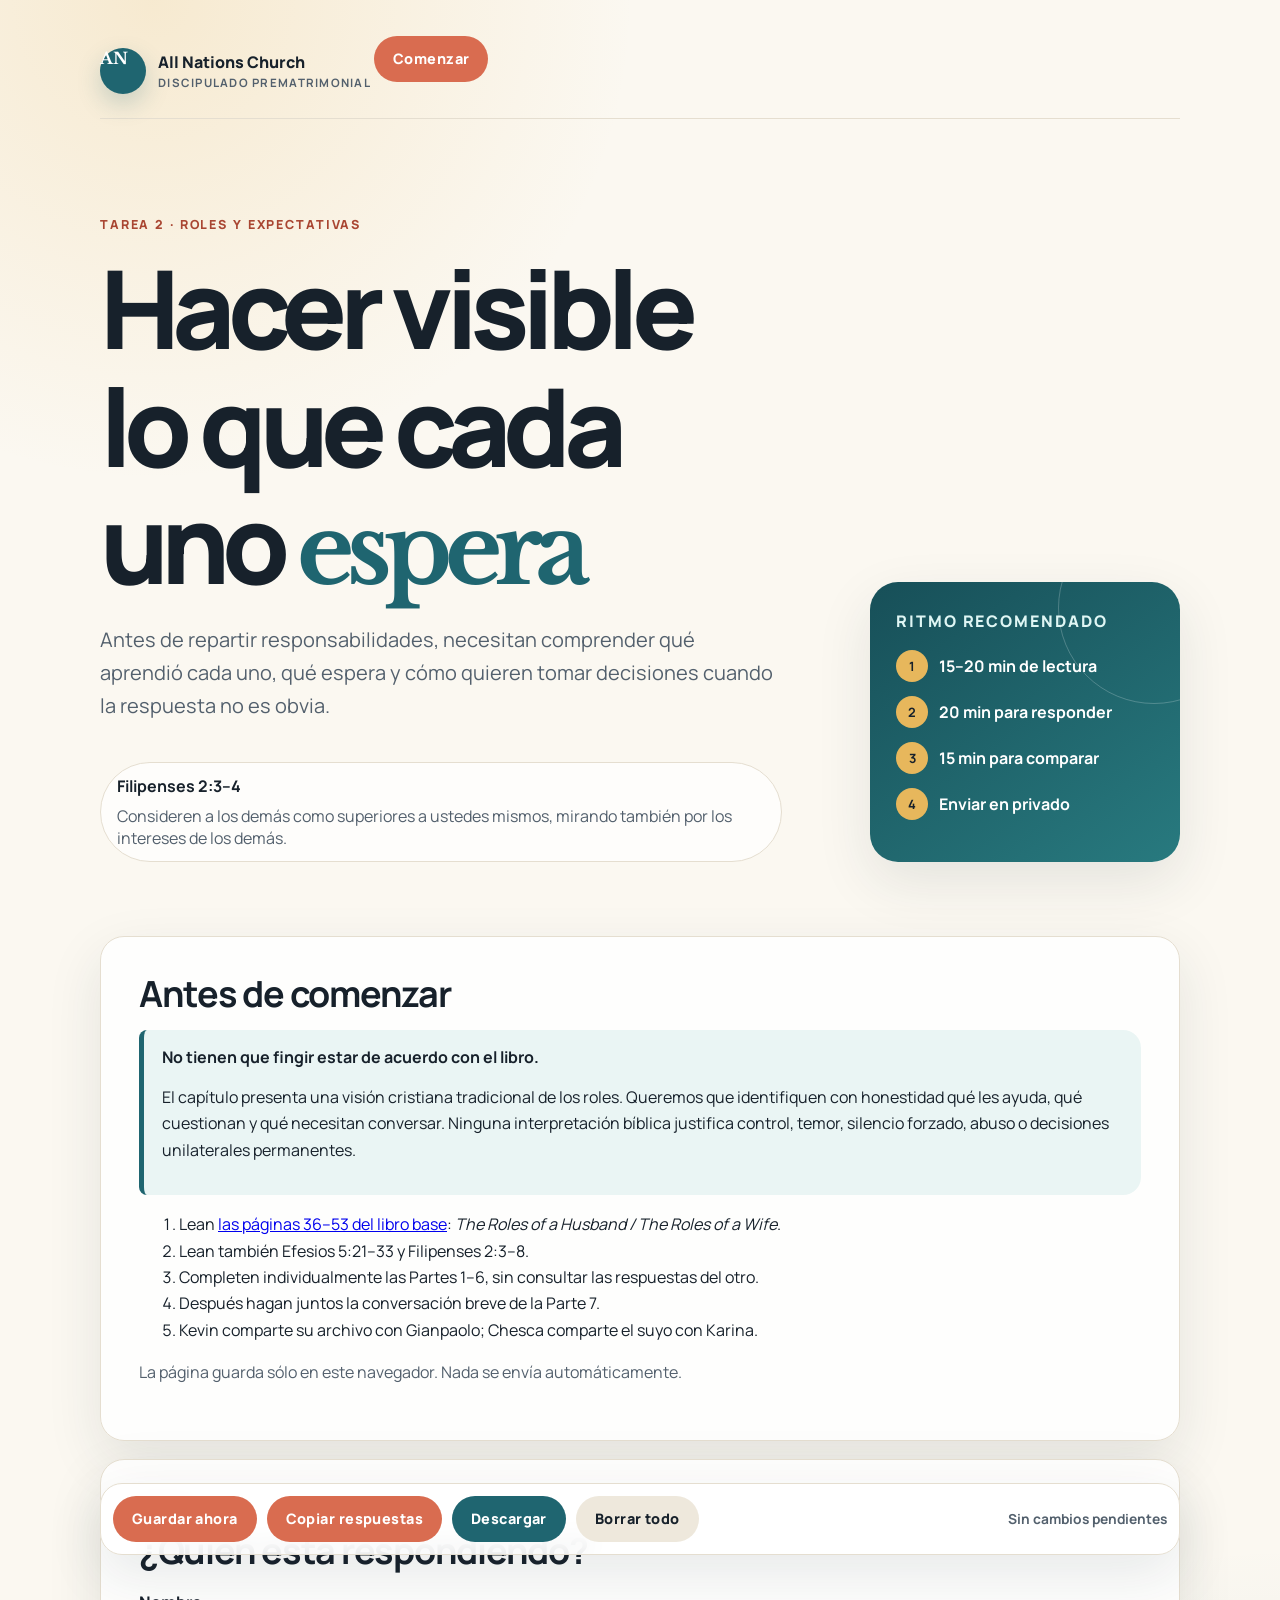
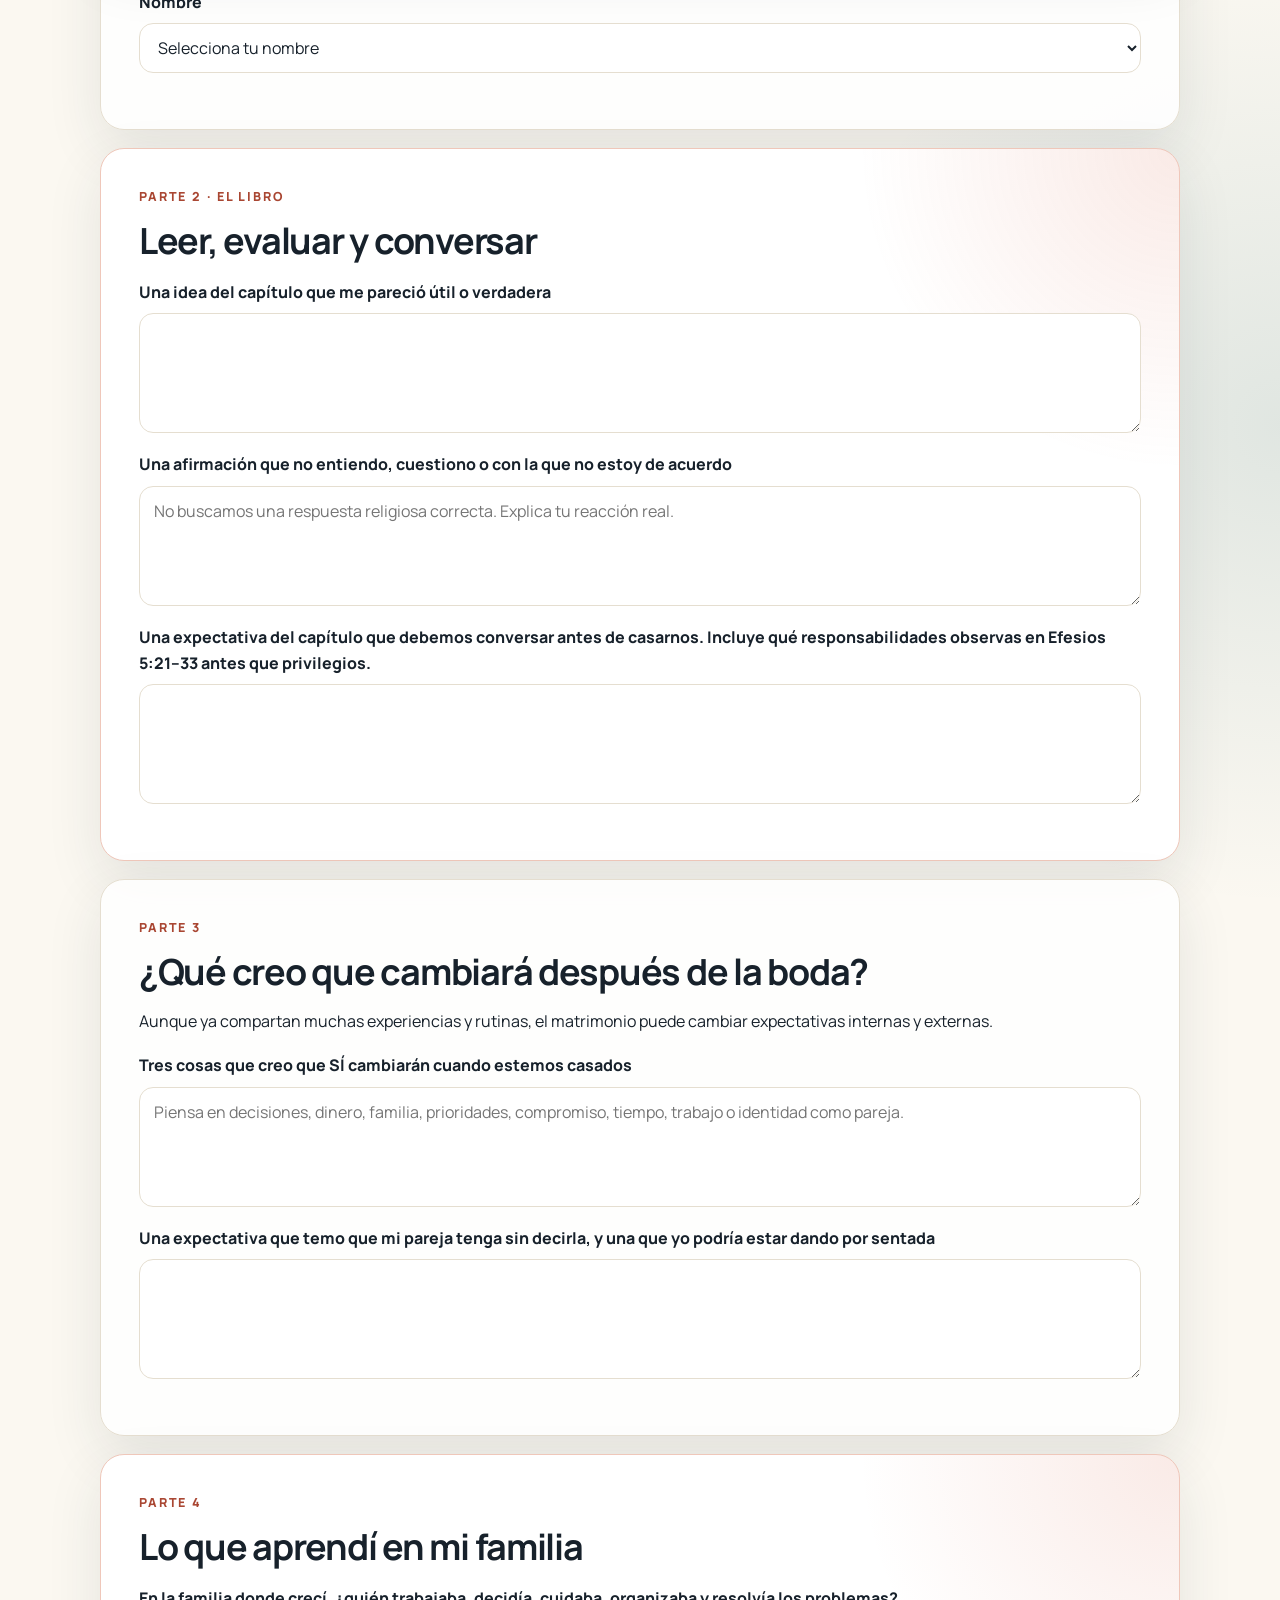
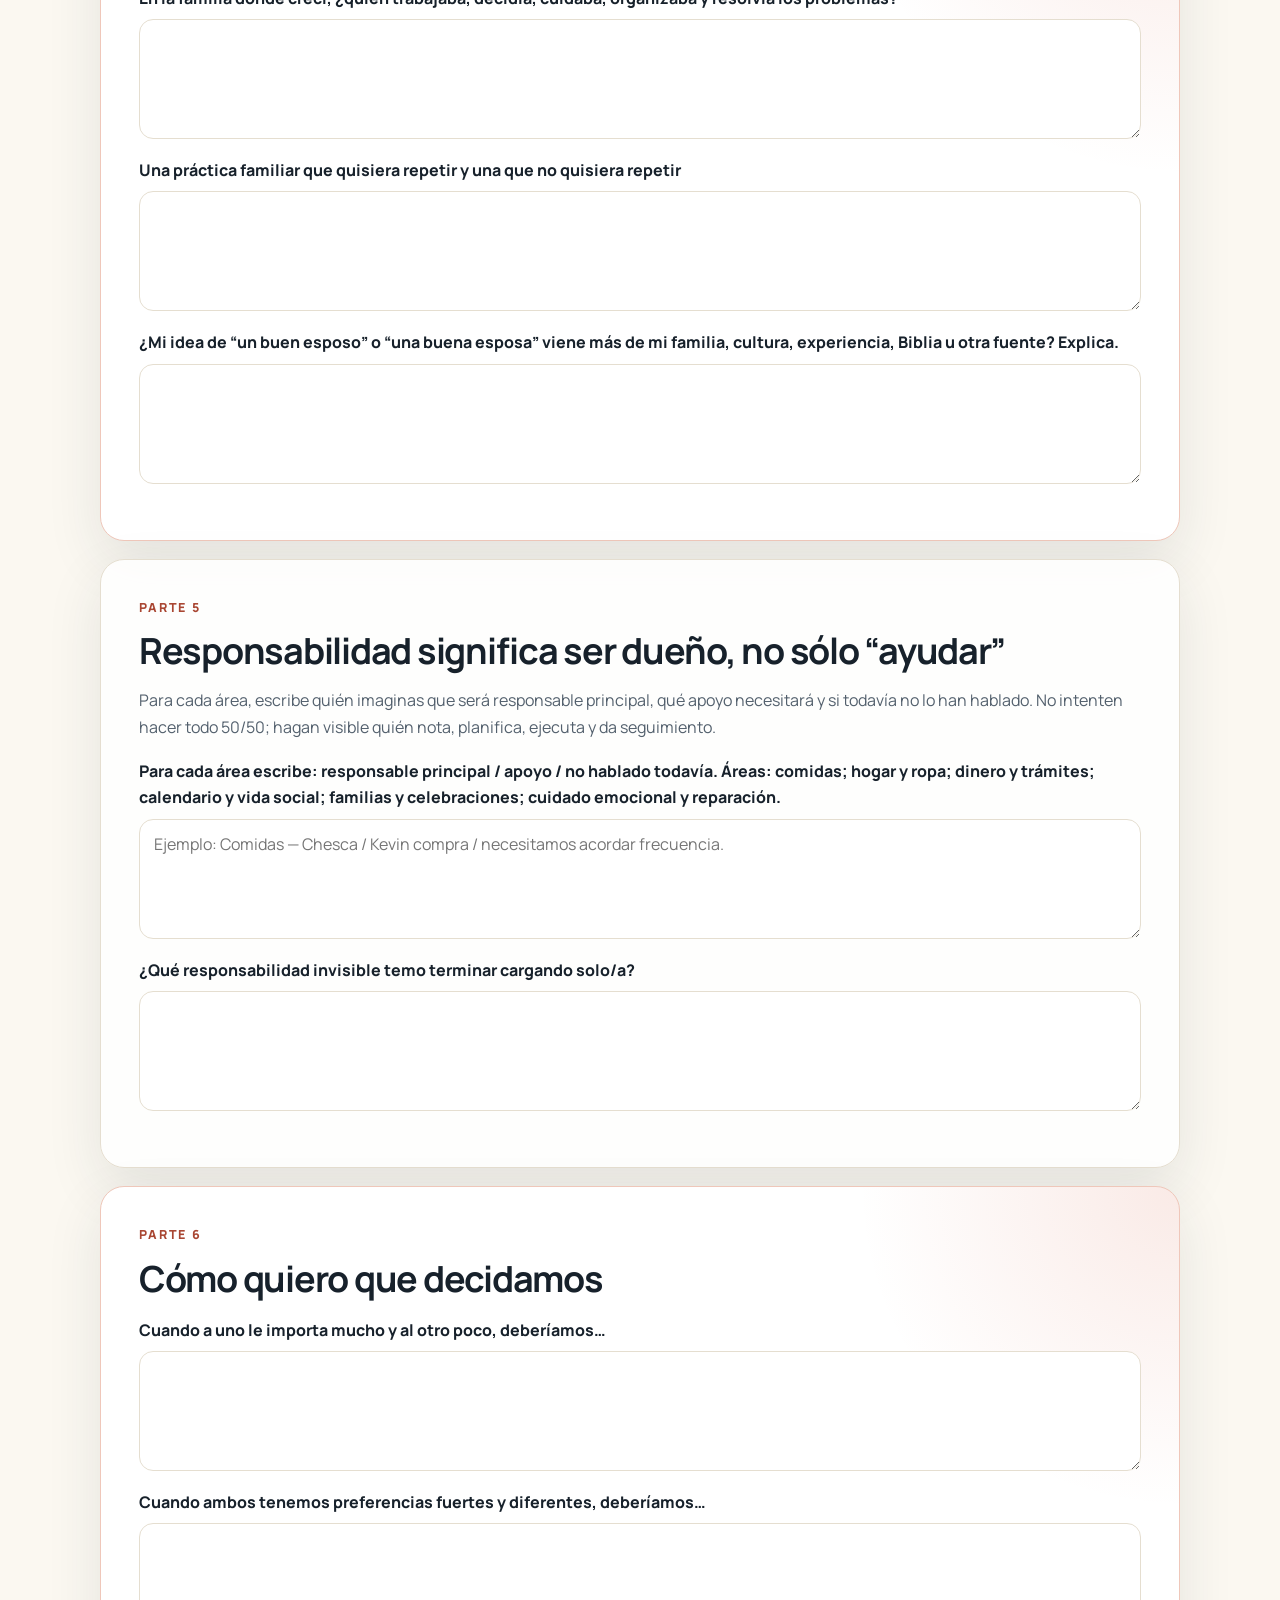
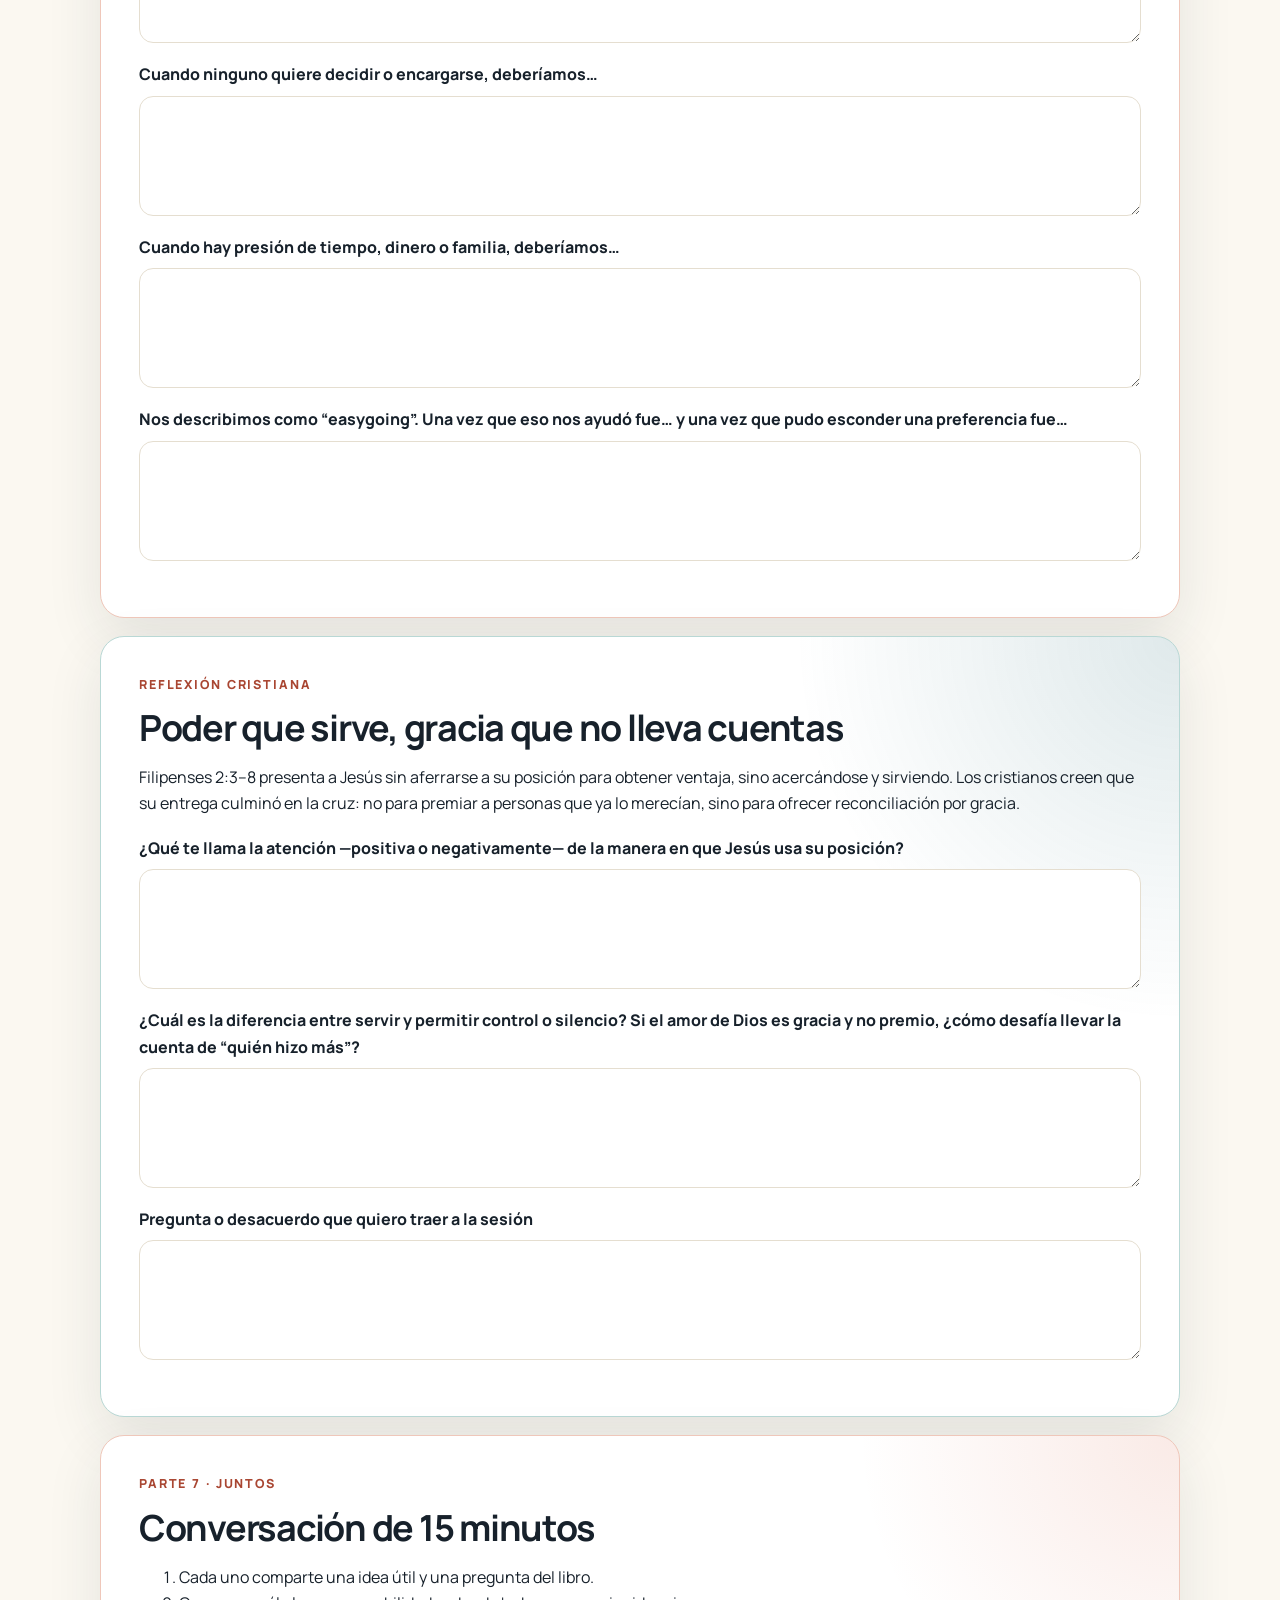
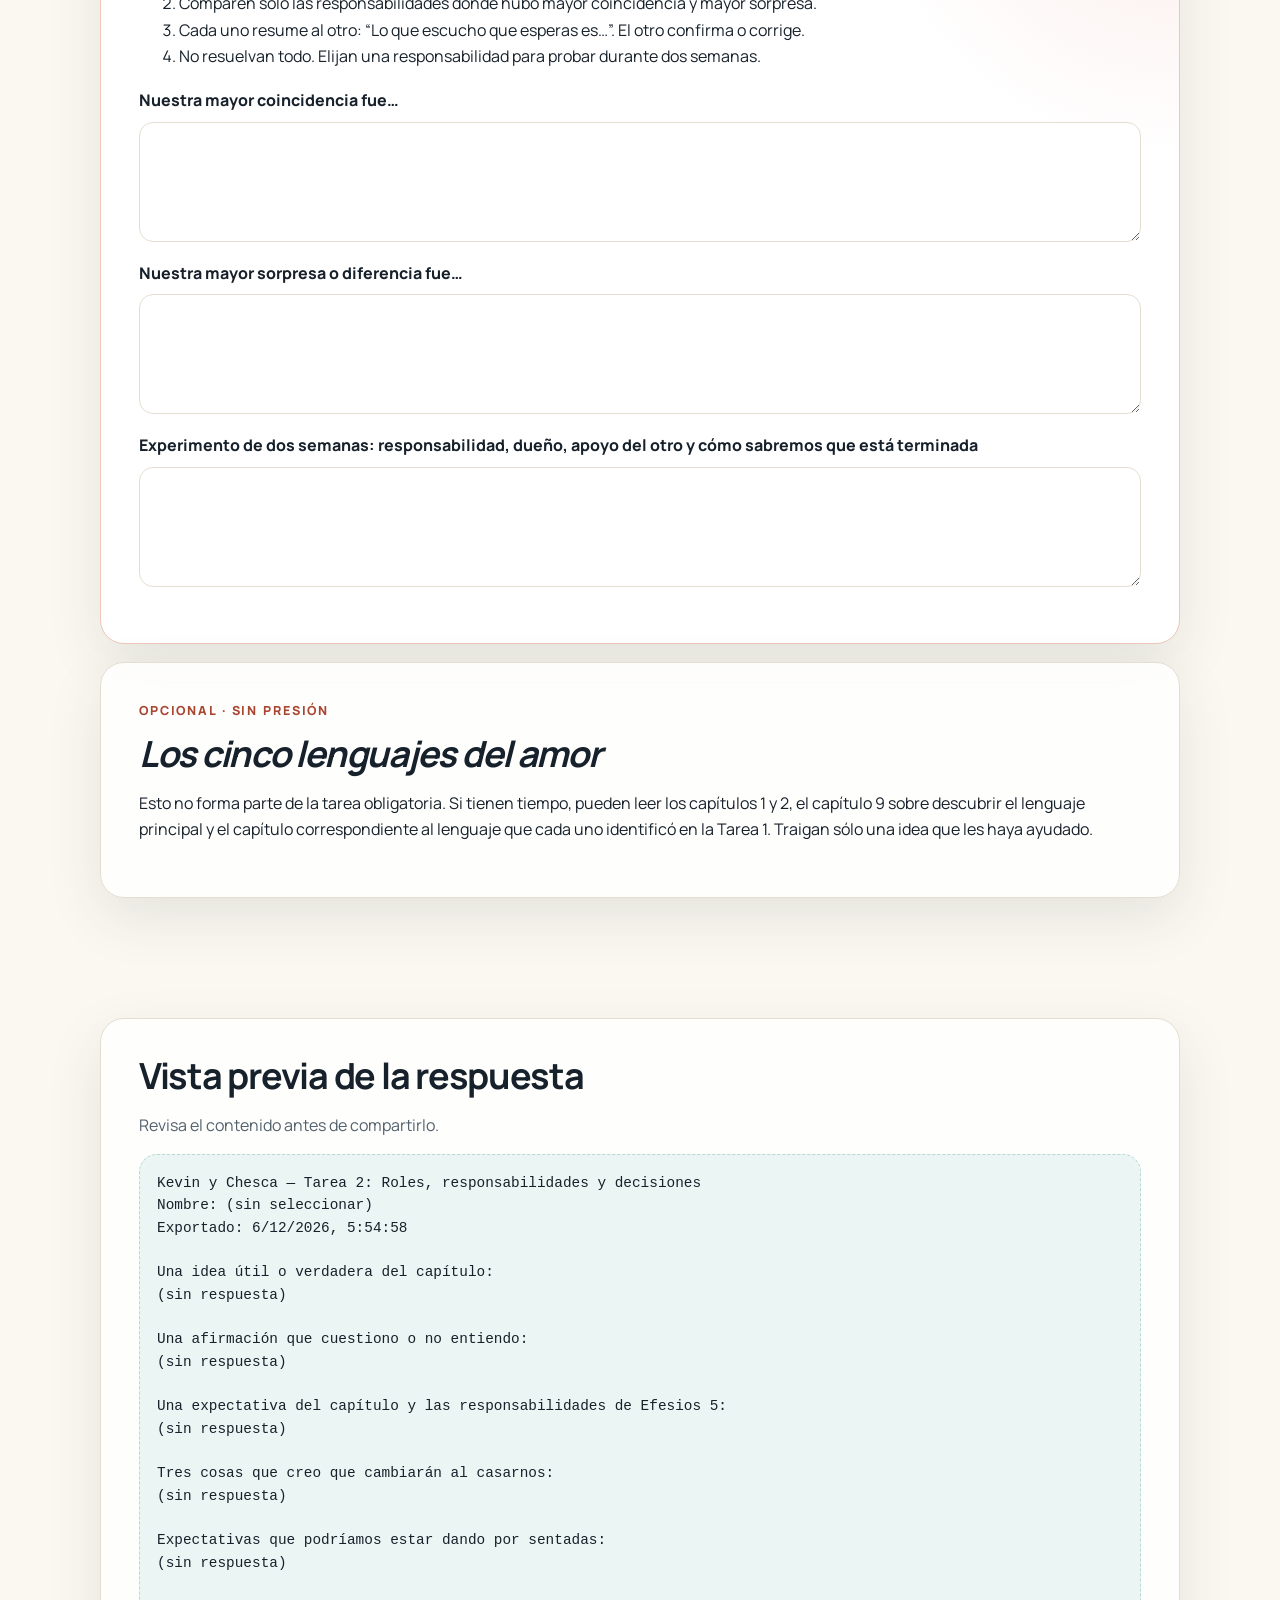
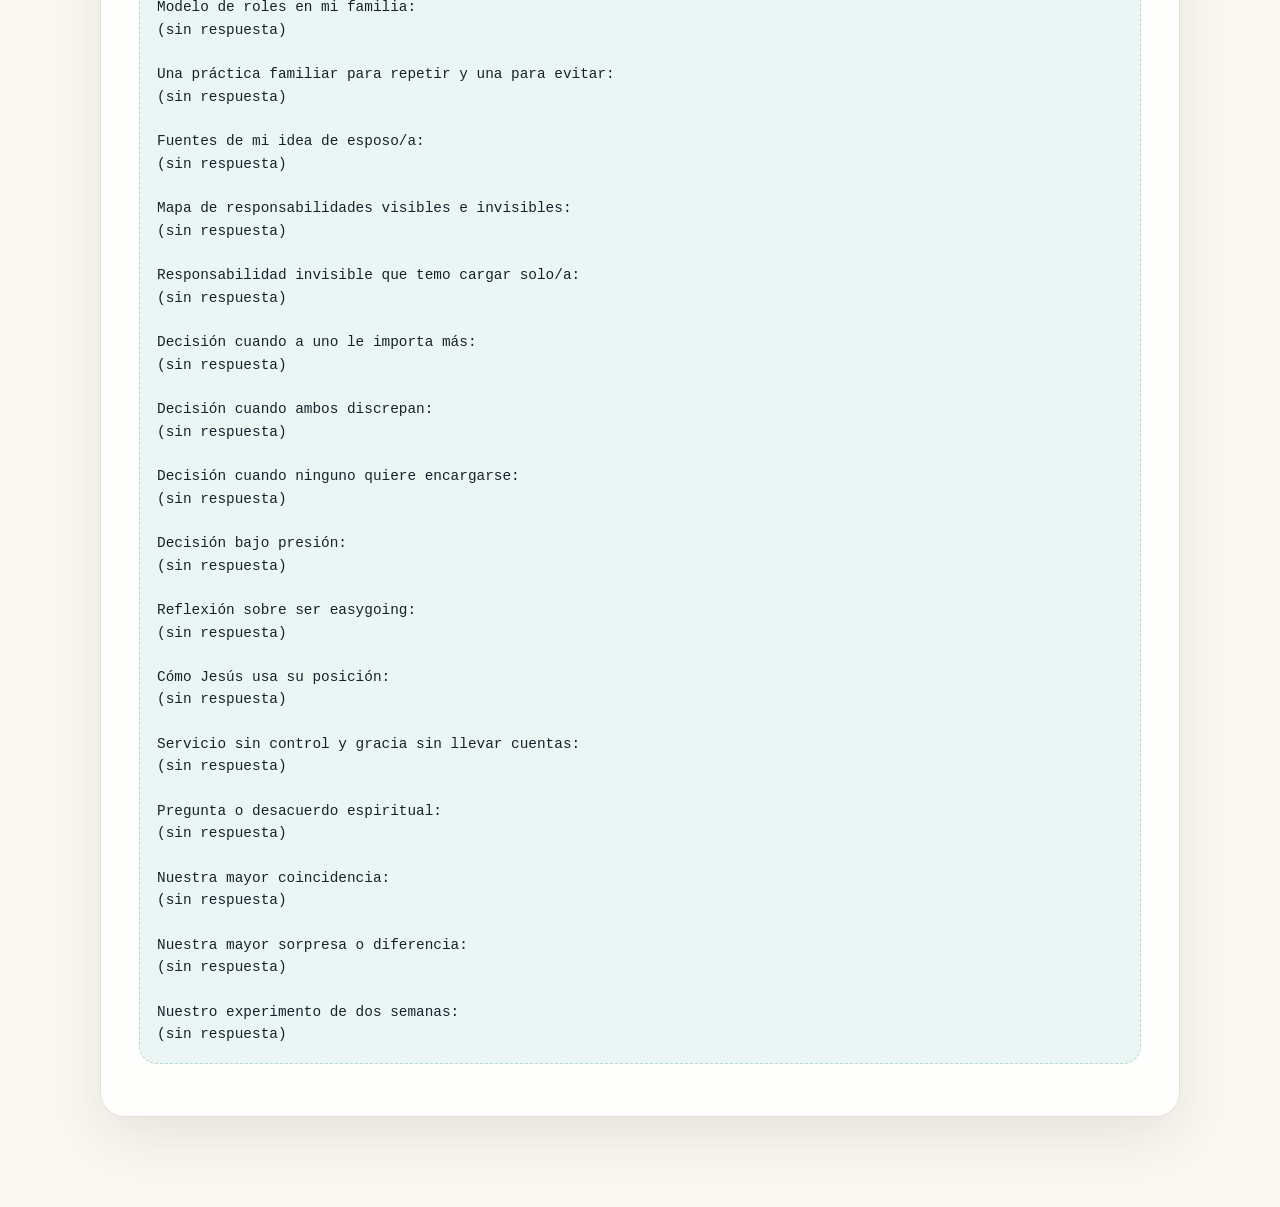
==== session-02/index.html @ 3ea5460d "Add roles and expectations homework Co-authored-by: Copilot <223556219+Copilot@users.noreply.github." ====
<!doctype html>
<html lang="es">
  <head>
    <meta charset="utf-8" />
    <meta name="viewport" content="width=device-width, initial-scale=1" />
    <title>Kevin y Chesca — Tarea 2</title>
    <meta name="description" content="Tarea prematrimonial sobre roles, responsabilidades, expectativas y decisiones." />
    <link rel="icon" href="data:image/svg+xml,<svg xmlns='http://www.w3.org/2000/svg' viewBox='0 0 100 100'><circle cx='50' cy='50' r='50' fill='%231f6570'/><text x='50' y='61' text-anchor='middle' font-size='38' fill='white'>AN</text></svg>" />
    <link rel="preconnect" href="https://fonts.googleapis.com" />
    <link rel="preconnect" href="https://fonts.gstatic.com" crossorigin />
    <link href="https://fonts.googleapis.com/css2?family=Libre+Baskerville:wght@400;700&family=Manrope:wght@400;500;600;700;800&display=swap" rel="stylesheet" />
    <link rel="stylesheet" href="../styles.css" />
  </head>
  <body>
    <main>
      <header class="site-header">
        <div class="brand-lockup">
          <span class="brand-mark" aria-hidden="true">AN</span>
          <div>
            <strong>All Nations Church</strong>
            <span>Discipulado prematrimonial</span>
          </div>
        </div>
        <a class="primary-link" href="#homeworkForm">Comenzar</a>
      </header>

      <section class="hero" aria-labelledby="page-title">
        <div>
          <p class="eyebrow">Tarea 2 · Roles y expectativas</p>
          <h1 id="page-title">Hacer visible lo que cada uno <span>espera</span></h1>
          <p class="lead">
            Antes de repartir responsabilidades, necesitan comprender qué aprendió cada uno,
            qué espera y cómo quieren tomar decisiones cuando la respuesta no es obvia.
          </p>
          <div class="scripture">
            <strong>Filipenses 2:3–4</strong>
            <span>Consideren a los demás como superiores a ustedes mismos, mirando también por los intereses de los demás.</span>
          </div>
        </div>
        <div class="hero-card">
          <p>Ritmo recomendado</p>
          <ol>
            <li>15–20 min de lectura</li>
            <li>20 min para responder</li>
            <li>15 min para comparar</li>
            <li>Enviar en privado</li>
          </ol>
        </div>
      </section>

      <section class="card">
        <h2>Antes de comenzar</h2>
        <div class="privacy-banner">
          <strong>No tienen que fingir estar de acuerdo con el libro.</strong>
          <p>
            El capítulo presenta una visión cristiana tradicional de los roles. Queremos que
            identifiquen con honestidad qué les ayuda, qué cuestionan y qué necesitan conversar.
            Ninguna interpretación bíblica justifica control, temor, silencio forzado, abuso o
            decisiones unilaterales permanentes.
          </p>
        </div>
        <ol>
          <li>Lean <a href="./lectura-roles-pp-36-53.pdf">las páginas 36–53 del libro base</a>: <em>The Roles of a Husband / The Roles of a Wife</em>.</li>
          <li>Lean también Efesios 5:21–33 y Filipenses 2:3–8.</li>
          <li>Completen individualmente las Partes 1–6, sin consultar las respuestas del otro.</li>
          <li>Después hagan juntos la conversación breve de la Parte 7.</li>
          <li>Kevin comparte su archivo con Gianpaolo; Chesca comparte el suyo con Karina.</li>
        </ol>
        <p class="note">La página guarda sólo en este navegador. Nada se envía automáticamente.</p>
      </section>

      <form id="homeworkForm" autocomplete="off">
        <section class="card">
          <p class="section-number">Parte 1</p>
          <h2>¿Quién está respondiendo?</h2>
          <label>
            Nombre
            <select name="name" required>
              <option value="">Selecciona tu nombre</option>
              <option>Kevin</option>
              <option>Chesca</option>
            </select>
          </label>
        </section>

        <section class="card accent">
          <p class="section-number">Parte 2 · El libro</p>
          <h2>Leer, evaluar y conversar</h2>
          <label>
            Una idea del capítulo que me pareció útil o verdadera
            <textarea name="bookHelpful" required></textarea>
          </label>
          <label>
            Una afirmación que no entiendo, cuestiono o con la que no estoy de acuerdo
            <textarea name="bookQuestion" required placeholder="No buscamos una respuesta religiosa correcta. Explica tu reacción real."></textarea>
          </label>
          <label>
            Una expectativa del capítulo que debemos conversar antes de casarnos. Incluye qué responsabilidades observas en Efesios 5:21–33 antes que privilegios.
            <textarea name="bookConversation"></textarea>
          </label>
        </section>

        <section class="card">
          <p class="section-number">Parte 3</p>
          <h2>¿Qué creo que cambiará después de la boda?</h2>
          <p>
            Aunque ya compartan muchas experiencias y rutinas, el matrimonio puede cambiar
            expectativas internas y externas.
          </p>
          <label>
            Tres cosas que creo que SÍ cambiarán cuando estemos casados
            <textarea name="marriageChanges" required placeholder="Piensa en decisiones, dinero, familia, prioridades, compromiso, tiempo, trabajo o identidad como pareja."></textarea>
          </label>
          <label>
            Una expectativa que temo que mi pareja tenga sin decirla, y una que yo podría estar dando por sentada
            <textarea name="unspokenExpectations"></textarea>
          </label>
        </section>

        <section class="card accent">
          <p class="section-number">Parte 4</p>
          <h2>Lo que aprendí en mi familia</h2>
          <label>
            En la familia donde crecí, ¿quién trabajaba, decidía, cuidaba, organizaba y resolvía los problemas?
            <textarea name="familyModel"></textarea>
          </label>
          <label>
            Una práctica familiar que quisiera repetir y una que no quisiera repetir
            <textarea name="familyLessons"></textarea>
          </label>
          <label>
            ¿Mi idea de “un buen esposo” o “una buena esposa” viene más de mi familia, cultura, experiencia, Biblia u otra fuente? Explica.
            <textarea name="roleSources"></textarea>
          </label>
        </section>

        <section class="card">
          <p class="section-number">Parte 5</p>
          <h2>Responsabilidad significa ser dueño, no sólo “ayudar”</h2>
          <p class="helper">
            Para cada área, escribe quién imaginas que será responsable principal, qué apoyo
            necesitará y si todavía no lo han hablado. No intenten hacer todo 50/50; hagan visible
            quién nota, planifica, ejecuta y da seguimiento.
          </p>
          <label>
            Para cada área escribe: responsable principal / apoyo / no hablado todavía. Áreas: comidas; hogar y ropa; dinero y trámites; calendario y vida social; familias y celebraciones; cuidado emocional y reparación.
            <textarea name="ownershipMap" placeholder="Ejemplo: Comidas — Chesca / Kevin compra / necesitamos acordar frecuencia."></textarea>
          </label>
          <label>
            ¿Qué responsabilidad invisible temo terminar cargando solo/a?
            <textarea name="invisibleLoad"></textarea>
          </label>
        </section>

        <section class="card accent">
          <p class="section-number">Parte 6</p>
          <h2>Cómo quiero que decidamos</h2>
          <label>
            Cuando a uno le importa mucho y al otro poco, deberíamos…
            <textarea name="decisionOneCares" required></textarea>
          </label>
          <label>
            Cuando ambos tenemos preferencias fuertes y diferentes, deberíamos…
            <textarea name="decisionDisagree" required></textarea>
          </label>
          <label>
            Cuando ninguno quiere decidir o encargarse, deberíamos…
            <textarea name="decisionNeither"></textarea>
          </label>
          <label>
            Cuando hay presión de tiempo, dinero o familia, deberíamos…
            <textarea name="decisionPressure"></textarea>
          </label>
          <label>
            Nos describimos como “easygoing”. Una vez que eso nos ayudó fue… y una vez que pudo esconder una preferencia fue…
            <textarea name="easygoingReflection"></textarea>
          </label>
        </section>

        <section class="card gospel-card">
          <p class="section-number">Reflexión cristiana</p>
          <h2>Poder que sirve, gracia que no lleva cuentas</h2>
          <p>
            Filipenses 2:3–8 presenta a Jesús sin aferrarse a su posición para obtener ventaja,
            sino acercándose y sirviendo. Los cristianos creen que su entrega culminó en la cruz:
            no para premiar a personas que ya lo merecían, sino para ofrecer reconciliación por gracia.
          </p>
          <label>
            ¿Qué te llama la atención —positiva o negativamente— de la manera en que Jesús usa su posición?
            <textarea name="jesusService"></textarea>
          </label>
          <label>
            ¿Cuál es la diferencia entre servir y permitir control o silencio? Si el amor de Dios es gracia y no premio, ¿cómo desafía llevar la cuenta de “quién hizo más”?
            <textarea name="serviceAndGrace"></textarea>
          </label>
          <label>
            Pregunta o desacuerdo que quiero traer a la sesión
            <textarea name="faithQuestion"></textarea>
          </label>
        </section>

        <section class="card accent">
          <p class="section-number">Parte 7 · Juntos</p>
          <h2>Conversación de 15 minutos</h2>
          <ol>
            <li>Cada uno comparte una idea útil y una pregunta del libro.</li>
            <li>Comparen sólo las responsabilidades donde hubo mayor coincidencia y mayor sorpresa.</li>
            <li>Cada uno resume al otro: “Lo que escucho que esperas es…”. El otro confirma o corrige.</li>
            <li>No resuelvan todo. Elijan una responsabilidad para probar durante dos semanas.</li>
          </ol>
          <label>
            Nuestra mayor coincidencia fue…
            <textarea name="sharedAlignment"></textarea>
          </label>
          <label>
            Nuestra mayor sorpresa o diferencia fue…
            <textarea name="sharedDifference"></textarea>
          </label>
          <label>
            Experimento de dos semanas: responsabilidad, dueño, apoyo del otro y cómo sabremos que está terminada
            <textarea name="twoWeekExperiment"></textarea>
          </label>
        </section>

        <section class="card">
          <p class="section-number">Opcional · Sin presión</p>
          <h2><em>Los cinco lenguajes del amor</em></h2>
          <p>
            Esto no forma parte de la tarea obligatoria. Si tienen tiempo, pueden leer los capítulos
            1 y 2, el capítulo 9 sobre descubrir el lenguaje principal y el capítulo correspondiente
            al lenguaje que cada uno identificó en la Tarea 1. Traigan sólo una idea que les haya ayudado.
          </p>
        </section>

        <section class="actions" aria-label="Acciones de la tarea">
          <button type="button" id="saveBtn">Guardar ahora</button>
          <button type="button" id="copyBtn">Copiar respuestas</button>
          <button type="button" id="downloadBtn" class="secondary">Descargar</button>
          <button type="reset" class="quiet">Borrar todo</button>
          <span class="status" id="saveStatus" role="status">Sin cambios pendientes</span>
        </section>
      </form>

      <section class="card">
        <h2>Vista previa de la respuesta</h2>
        <p class="note">Revisa el contenido antes de compartirlo.</p>
        <pre id="output"></pre>
      </section>
    </main>
    <script src="script.js"></script>
  </body>
</html>
---- styles.css ----
:root {
  --ink: #17212b;
  --muted: #53606d;
  --paper: #fbf8f1;
  --surface: #ffffff;
  --line: #e5ded0;
  --coral: #d96c50;
  --coral-deep: #a94632;
  --coral-soft: #fff0e9;
  --teal: #1f6570;
  --teal-soft: #eaf5f4;
  --gold: #e7b75c;
  --shadow: 0 20px 55px rgb(31 52 57 / 10%);
}

* {
  box-sizing: border-box;
}

html {
  scroll-behavior: smooth;
}

body {
  margin: 0;
  color: var(--ink);
  background:
    radial-gradient(circle at 12% 0%, rgb(231 183 92 / 22%), transparent 30rem),
    radial-gradient(circle at 100% 22%, rgb(31 101 112 / 12%), transparent 30rem),
    var(--paper);
  font-family: Manrope, Arial, sans-serif;
}

main {
  width: min(1080px, calc(100% - 32px));
  margin: 0 auto;
  padding: 24px 0 72px;
}

.site-header {
  padding: 12px 0 24px;
  border-bottom: 1px solid var(--line);
}

.brand-lockup {
  display: inline-flex;
  gap: 12px;
  align-items: center;
}

.brand-mark {
  display: grid;
  width: 46px;
  height: 46px;
  place-items: center;
  border-radius: 50%;
  color: white;
  background: var(--teal);
  font-family: "Libre Baskerville", Georgia, serif;
  font-weight: 700;
  box-shadow: 0 10px 25px rgb(31 101 112 / 22%);
}

.brand-lockup strong,
.brand-lockup span {
  display: block;
}

.brand-lockup strong {
  font-weight: 800;
}

.brand-lockup div span {
  margin-top: 2px;
  color: var(--muted);
  font-size: 0.72rem;
  font-weight: 700;
  letter-spacing: 0.11em;
  text-transform: uppercase;
}

.hero {
  display: grid;
  grid-template-columns: minmax(0, 1fr) 310px;
  gap: clamp(30px, 8vw, 88px);
  align-items: end;
  padding: clamp(48px, 9vw, 96px) 0 56px;
}

.eyebrow,
.section-number {
  margin: 0 0 14px;
  color: var(--coral-deep);
  font-size: 0.78rem;
  font-weight: 800;
  letter-spacing: 0.15em;
  text-transform: uppercase;
}

h1,
h2,
h3 {
  line-height: 1.08;
}

h1 {
  max-width: 750px;
  margin: 0;
  font-size: clamp(3.2rem, 9vw, 6.8rem);
  font-weight: 800;
  letter-spacing: -0.07em;
}

h1 span {
  color: var(--teal);
  font-family: "Libre Baskerville", Georgia, serif;
  font-size: 0.9em;
}

h2 {
  margin: 0 0 16px;
  font-size: clamp(1.55rem, 3vw, 2.25rem);
  letter-spacing: -0.035em;
}

h3 {
  margin: 26px 0 10px;
  font-size: 1.15rem;
}

p,
li,
label,
legend {
  font-size: 1rem;
  line-height: 1.65;
}

.lead {
  max-width: 680px;
  color: var(--muted);
  font-size: clamp(1.05rem, 2vw, 1.25rem);
}

.scripture {
  display: inline-flex;
  flex-wrap: wrap;
  gap: 8px 13px;
  margin-top: 20px;
  padding: 12px 16px;
  border: 1px solid var(--line);
  border-radius: 999px;
  background: rgb(255 255 255 / 72%);
}

.scripture span,
.note,
.helper {
  color: var(--muted);
}

.hero-card {
  position: relative;
  padding: 26px;
  border-radius: 28px;
  color: white;
  background: linear-gradient(145deg, #174f58, #287a7f);
  box-shadow: var(--shadow);
  overflow: hidden;
}

.hero-card::after {
  content: "";
  position: absolute;
  top: -70px;
  right: -70px;
  width: 190px;
  height: 190px;
  border: 1px solid rgb(255 255 255 / 22%);
  border-radius: 50%;
}

.hero-card p {
  position: relative;
  z-index: 1;
  margin-top: 0;
  color: #dff6f4;
  font-weight: 800;
  letter-spacing: 0.12em;
  text-transform: uppercase;
}

.hero-card ol {
  position: relative;
  z-index: 1;
  display: grid;
  gap: 14px;
  padding: 0;
  list-style: none;
  counter-reset: steps;
}

.hero-card li {
  display: grid;
  grid-template-columns: 32px 1fr;
  gap: 11px;
  align-items: center;
  font-weight: 700;
}

.hero-card li::before {
  counter-increment: steps;
  content: counter(steps);
  display: grid;
  width: 32px;
  height: 32px;
  place-items: center;
  border-radius: 50%;
  color: var(--ink);
  background: var(--gold);
  font-size: 0.8rem;
}

.card {
  margin: 18px 0;
  padding: clamp(22px, 4vw, 38px);
  border: 1px solid var(--line);
  border-radius: 24px;
  background: rgb(255 255 255 / 88%);
  box-shadow: var(--shadow);
}

.card.accent {
  border-color: #efc7ba;
  background:
    radial-gradient(circle at 100% 0%, rgb(217 108 80 / 14%), transparent 20rem),
    var(--surface);
}

.gospel-card {
  border-color: #b9d8d5;
  background:
    radial-gradient(circle at 100% 0%, rgb(31 101 112 / 14%), transparent 24rem),
    var(--surface);
}

.primary-link,
button {
  display: inline-flex;
  min-height: 46px;
  align-items: center;
  justify-content: center;
  border: 0;
  border-radius: 999px;
  padding: 0 19px;
  color: white;
  background: var(--coral);
  font: 800 0.9rem/1 Manrope, Arial, sans-serif;
  letter-spacing: 0.03em;
  text-decoration: none;
  cursor: pointer;
}

.primary-link:hover,
button:hover {
  background: var(--coral-deep);
  transform: translateY(-1px);
}

.privacy-banner {
  padding: 16px 18px;
  border-left: 5px solid var(--teal);
  border-radius: 8px 18px 18px 8px;
  background: var(--teal-soft);
}

.choice-grid,
.two-column {
  display: grid;
  grid-template-columns: repeat(2, minmax(0, 1fr));
  gap: 14px;
}

.choice {
  display: flex;
  gap: 10px;
  align-items: flex-start;
  margin: 0;
  padding: 14px;
  border: 1px solid var(--line);
  border-radius: 16px;
  background: #fff;
  font-weight: 600;
}

.choice input {
  width: auto;
  margin-top: 5px;
}

label {
  display: grid;
  gap: 8px;
  margin: 18px 0;
  font-weight: 750;
}

fieldset {
  margin: 22px 0;
  border: 0;
  padding: 0;
}

legend {
  margin-bottom: 12px;
  font-weight: 800;
}

input,
select,
textarea {
  width: 100%;
  border: 1px solid var(--line);
  border-radius: 14px;
  padding: 12px 14px;
  color: var(--ink);
  background: #fff;
  font: 1rem/1.5 Manrope, Arial, sans-serif;
}

input:focus,
select:focus,
textarea:focus {
  border-color: var(--teal);
  box-shadow: 0 0 0 4px rgb(31 101 112 / 12%);
  outline: none;
}

textarea {
  min-height: 120px;
  resize: vertical;
}

.story-grid {
  display: grid;
  grid-template-columns: repeat(2, minmax(0, 1fr));
  gap: 14px;
  margin: 20px 0;
}

.story-step {
  padding: 18px;
  border: 1px solid #cfe2e0;
  border-radius: 18px;
  background: rgb(234 245 244 / 64%);
}

.story-step strong {
  display: block;
  margin-bottom: 7px;
  color: var(--teal);
  font-size: 1.05rem;
}

.story-step p {
  margin: 0;
}

.actions {
  position: sticky;
  bottom: 12px;
  display: flex;
  flex-wrap: wrap;
  gap: 10px;
  margin: 24px 0;
  padding: 12px;
  border: 1px solid var(--line);
  border-radius: 22px;
  background: rgb(255 255 255 / 88%);
  box-shadow: var(--shadow);
  backdrop-filter: blur(12px);
}

button.secondary {
  background: var(--teal);
}

button.quiet {
  color: var(--ink);
  background: #eee8dc;
}

.status {
  align-self: center;
  margin-left: auto;
  color: var(--muted);
  font-size: 0.86rem;
  font-weight: 700;
}

pre {
  min-height: 180px;
  overflow: auto;
  white-space: pre-wrap;
  border: 1px dashed #b9d8d5;
  border-radius: 18px;
  padding: 17px;
  background: var(--teal-soft);
  font: 0.9rem/1.55 Consolas, monospace;
}

@media (max-width: 720px) {
  main {
    width: min(100% - 20px, 1080px);
  }

  .hero,
  .choice-grid,
  .two-column,
  .story-grid {
    grid-template-columns: 1fr;
  }

  .hero {
    padding-top: 44px;
  }

  h1 {
    font-size: clamp(3rem, 17vw, 5rem);
  }

  .actions {
    position: static;
  }

  button {
    width: 100%;
  }

  .status {
    width: 100%;
    margin-left: 0;
    text-align: center;
  }
}

@media (prefers-reduced-motion: reduce) {
  * {
    scroll-behavior: auto !important;
    transition: none !important;
  }
}
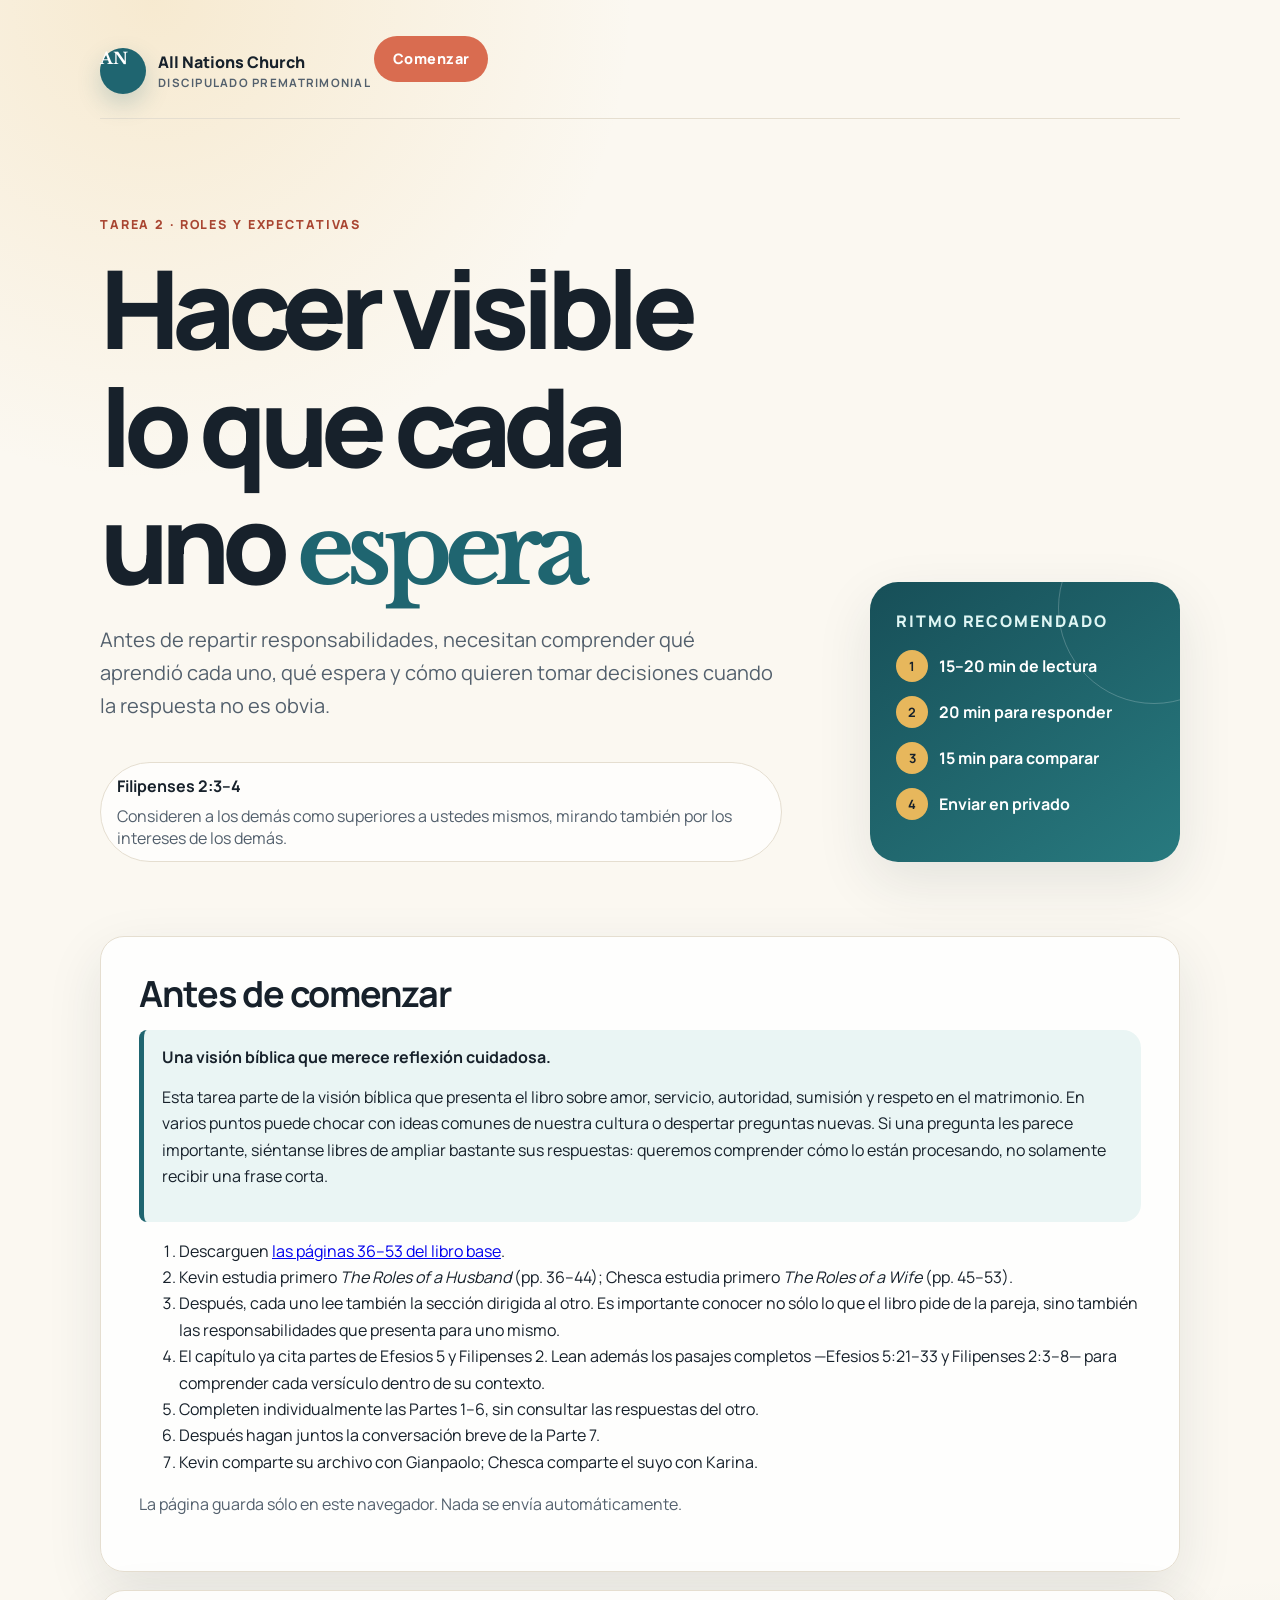
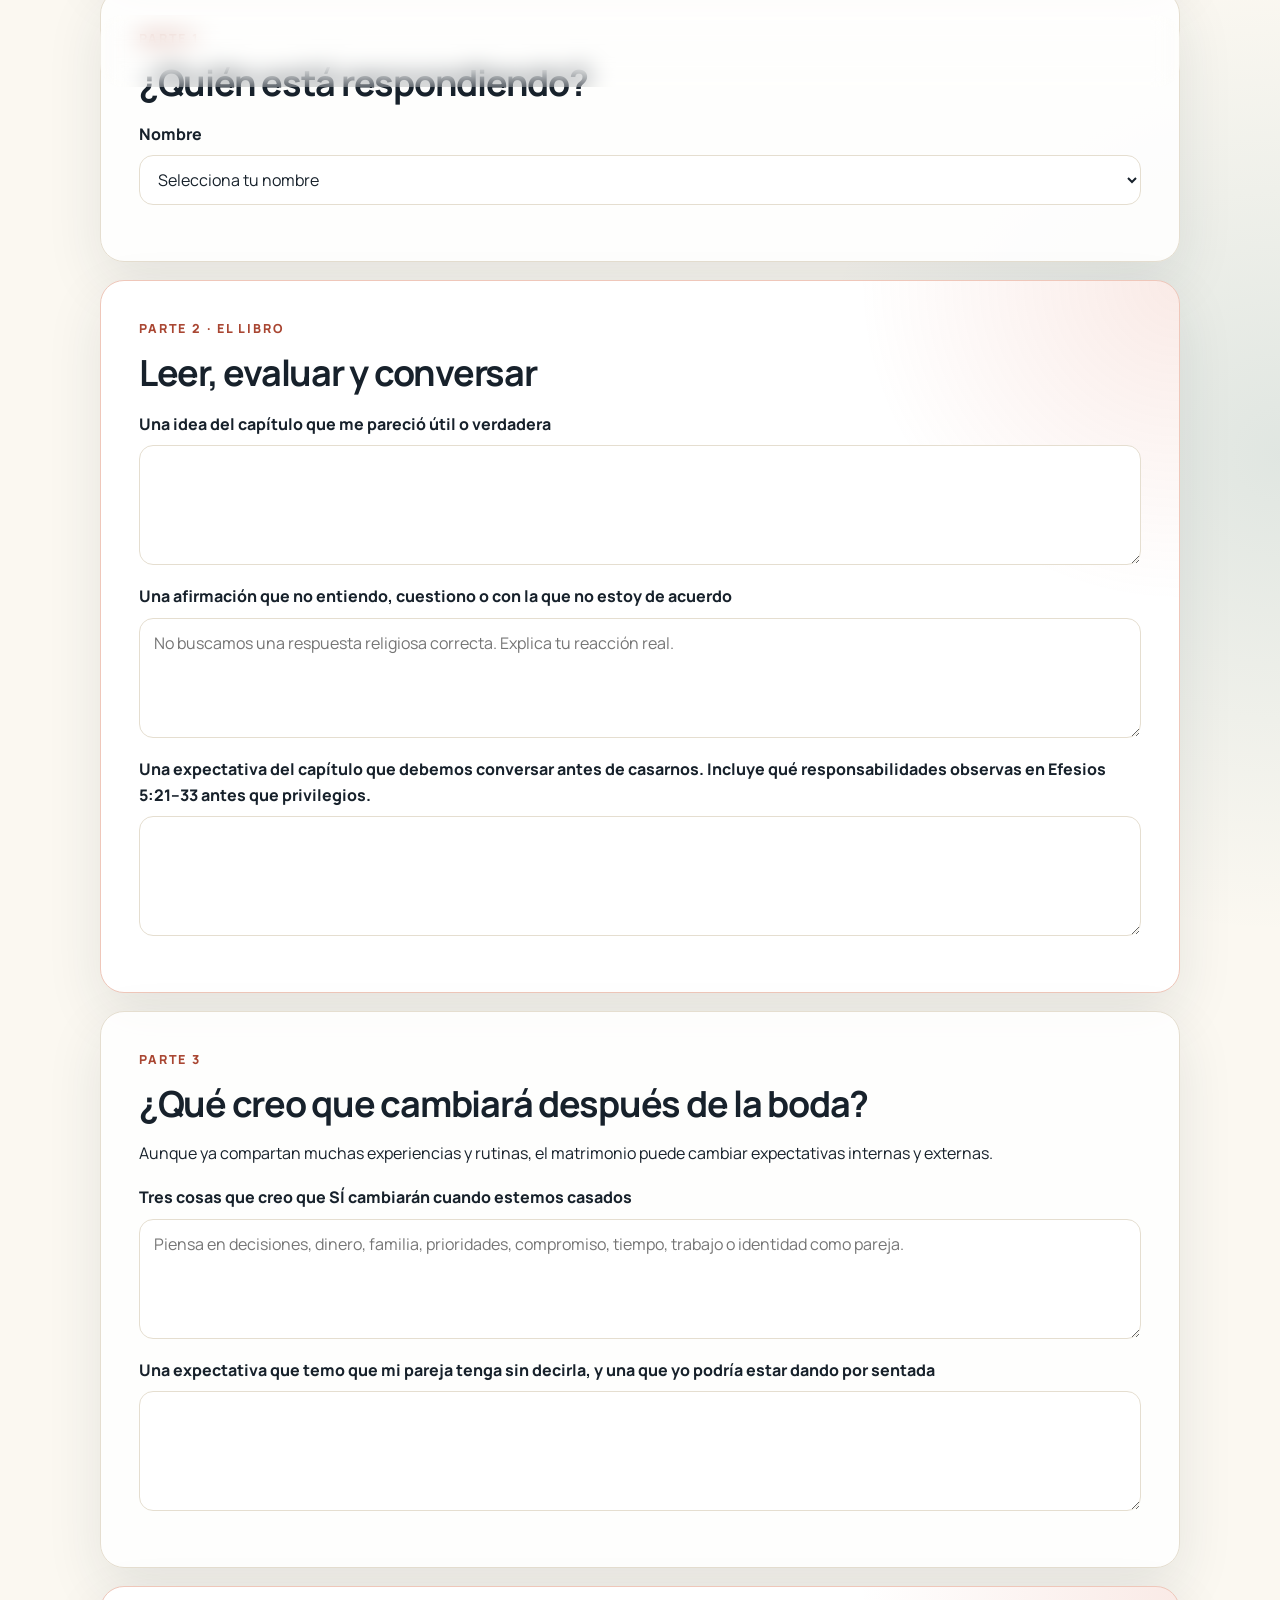
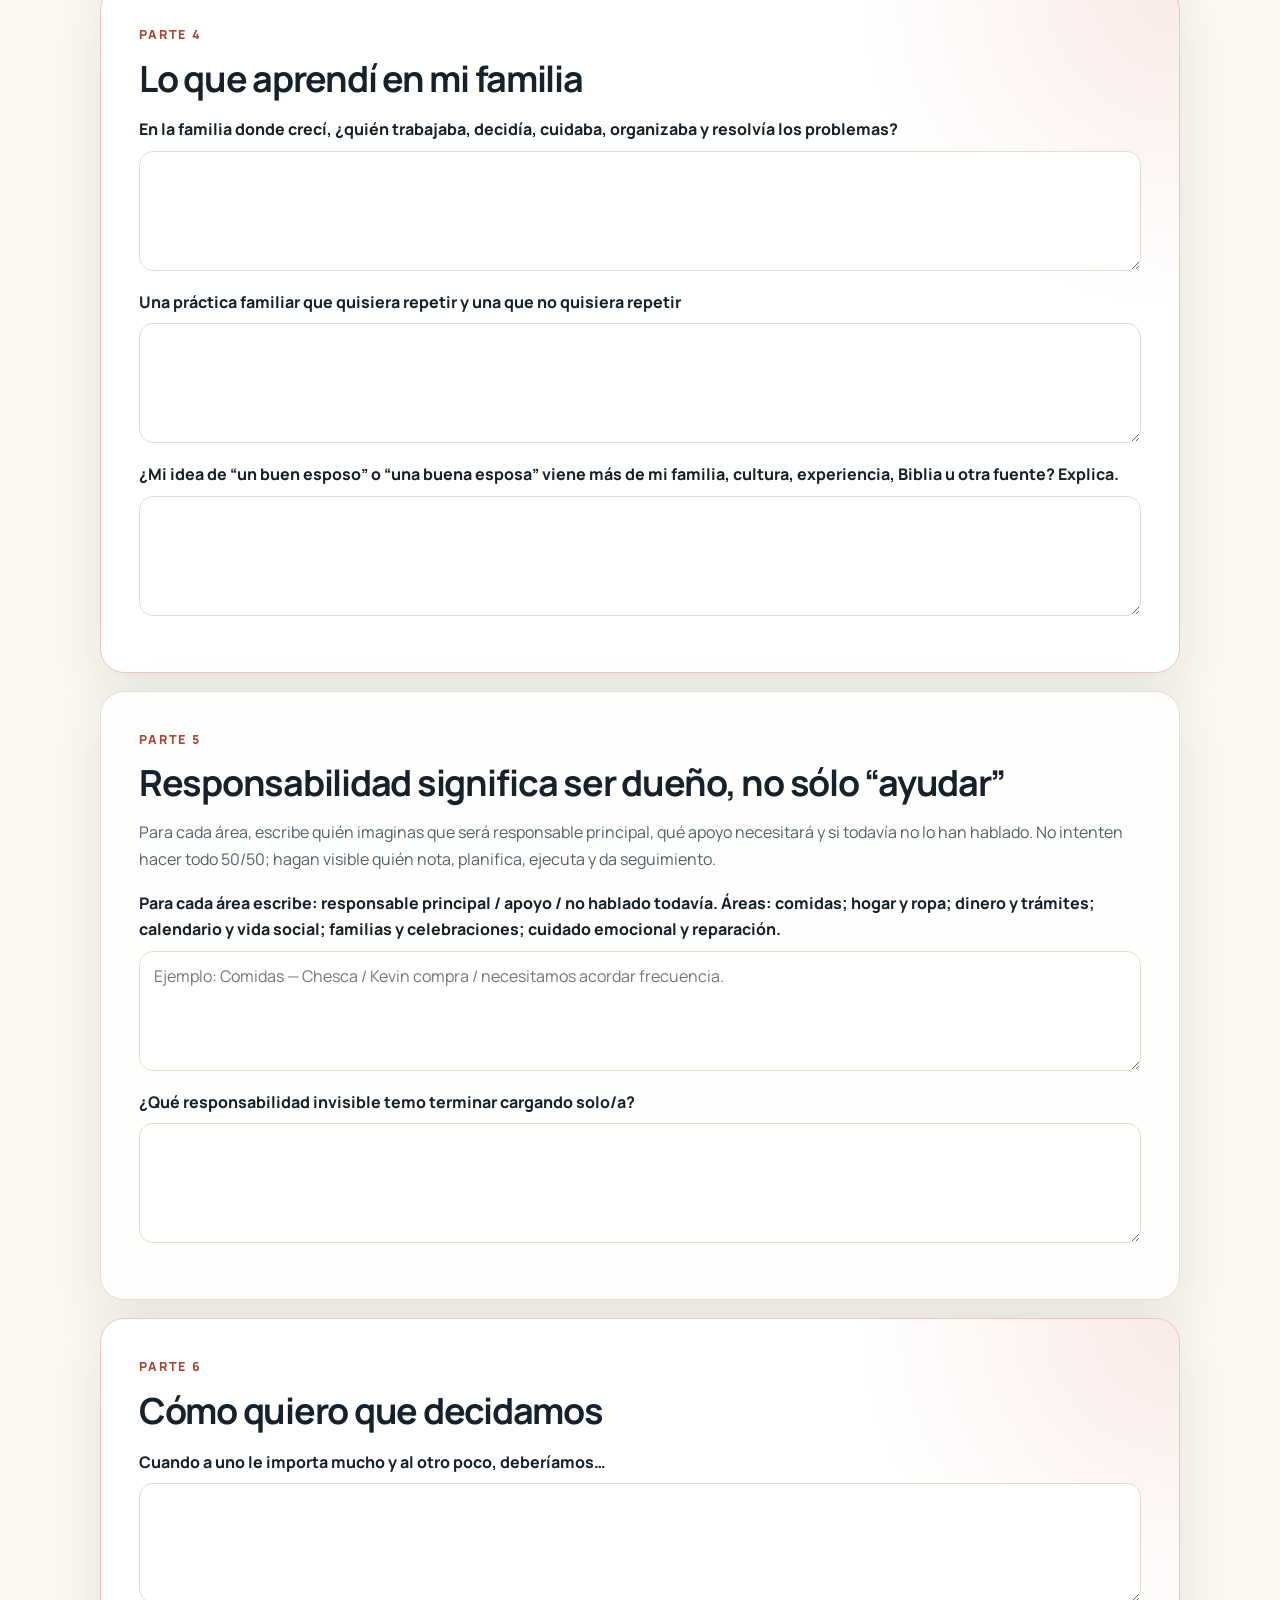
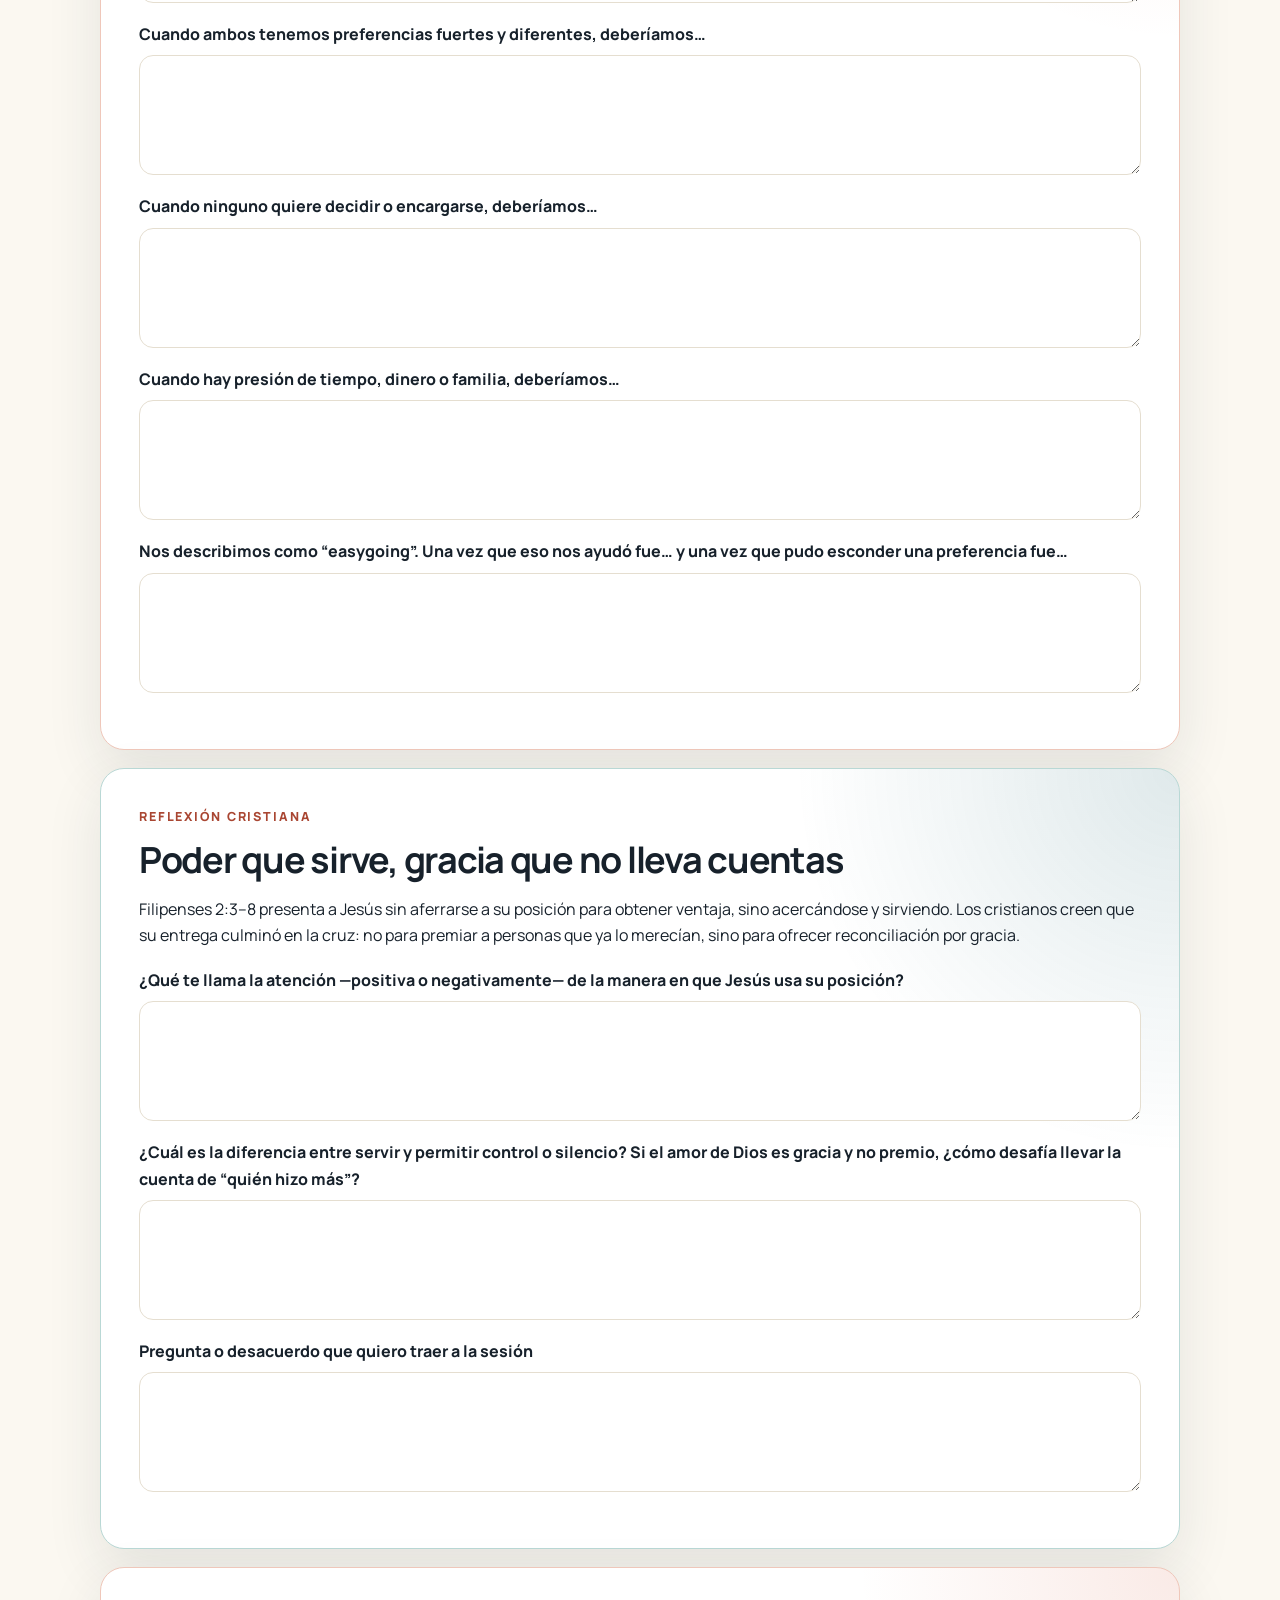
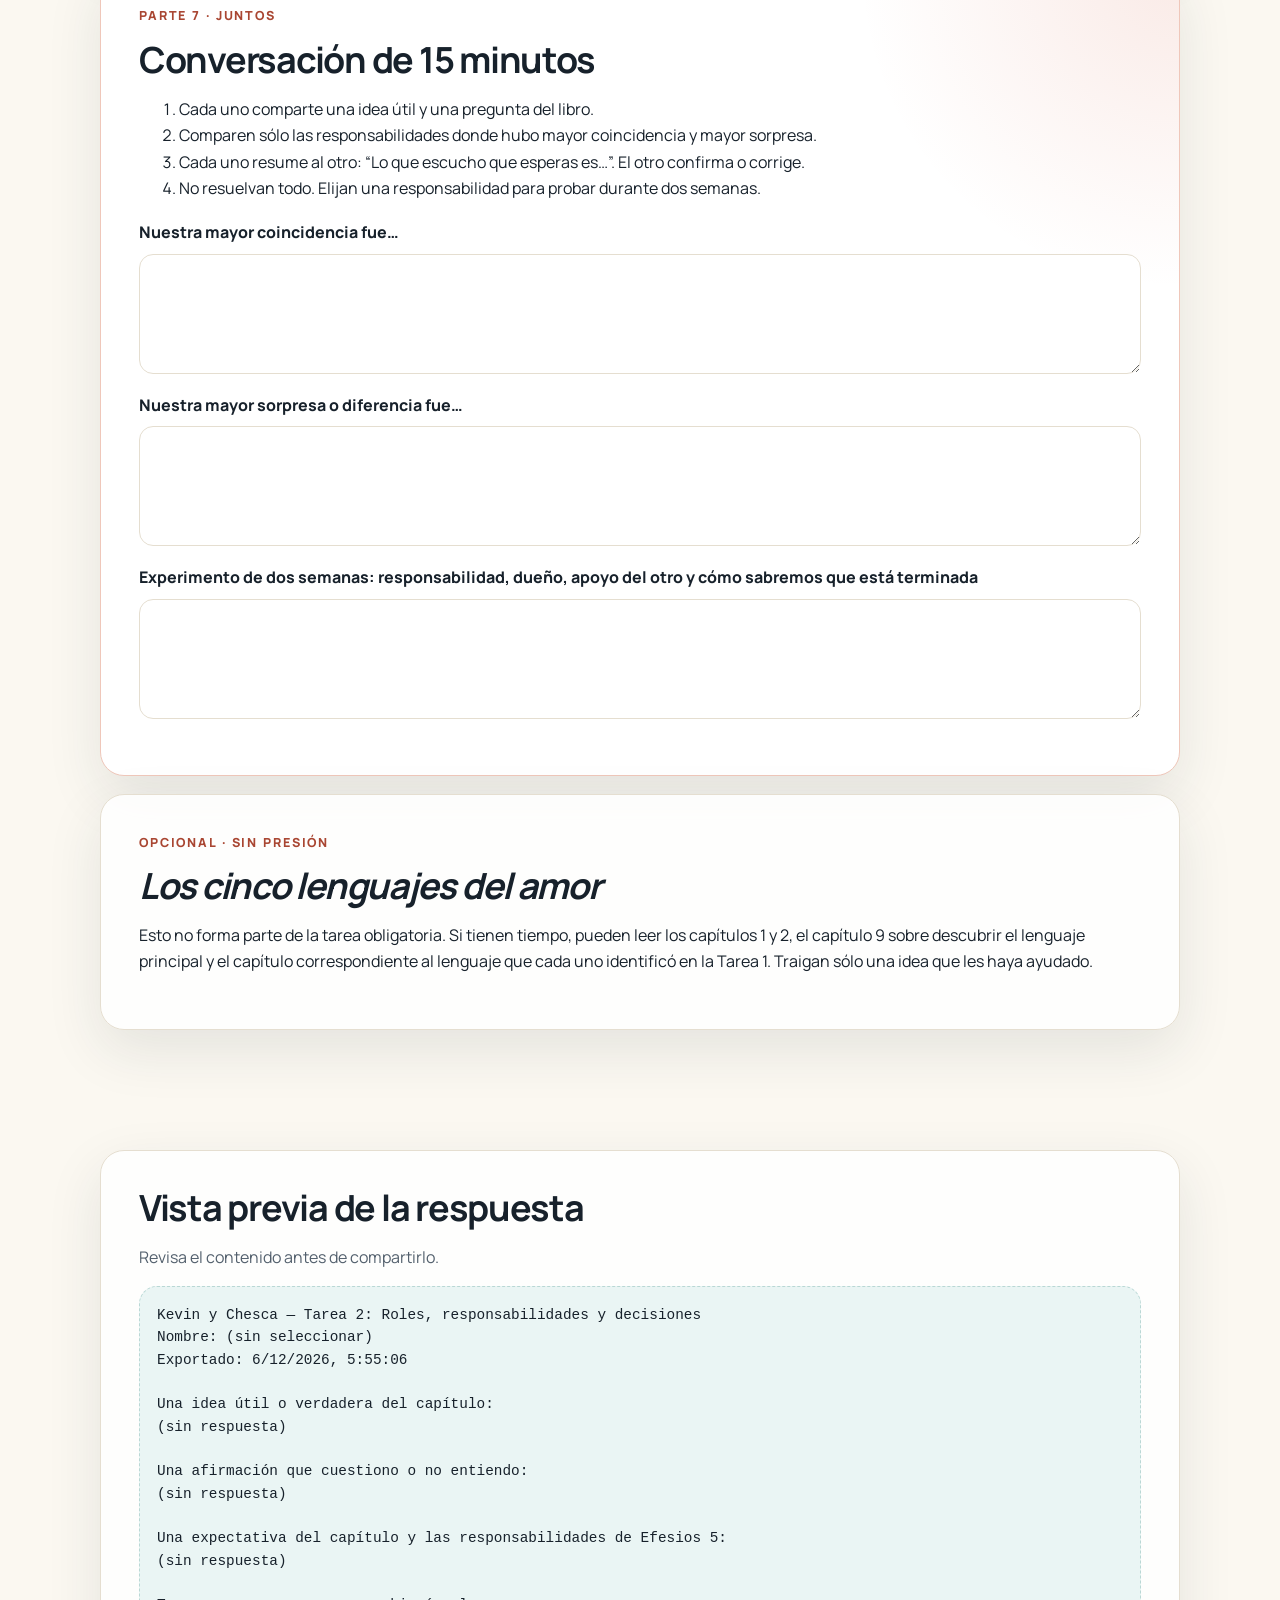
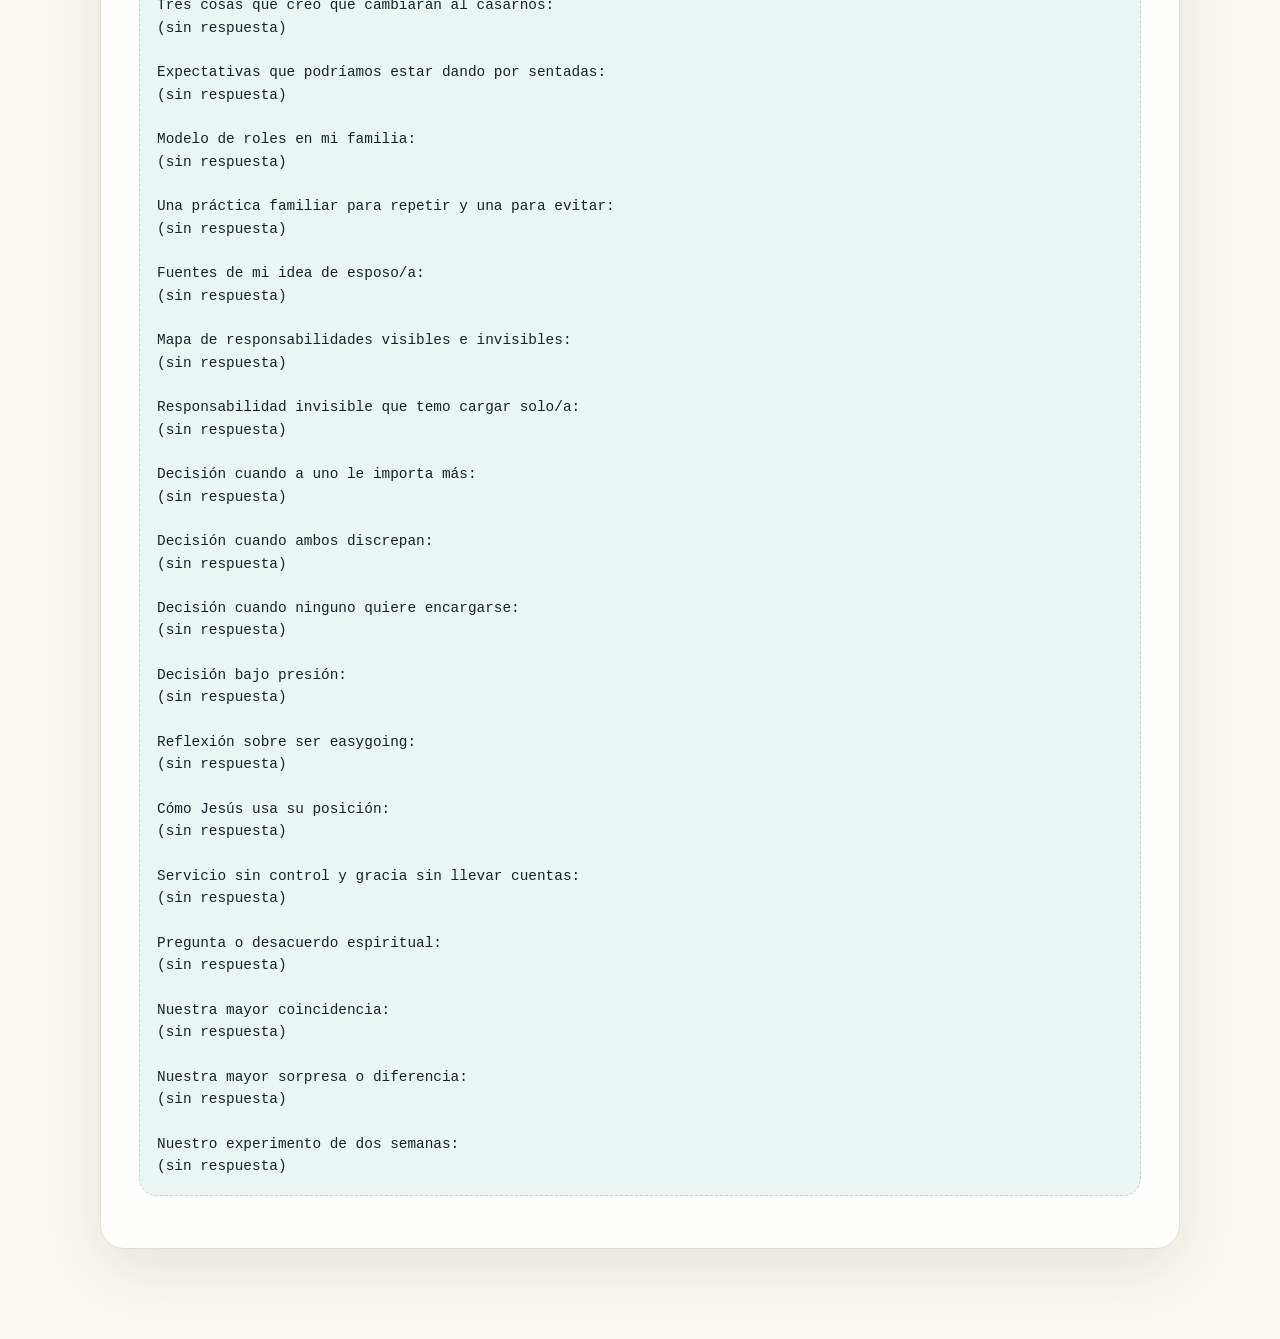
==== commit c4f039ba: "Clarify roles homework reading Co-authored-by: Copilot <223556219+Copilot@users.noreply.github.com> " ====
--- a/session-02/index.html
+++ b/session-02/index.html
@@ -1,252 +1,255 @@
-<!doctype html>
-<html lang="es">
-  <head>
-    <meta charset="utf-8" />
-    <meta name="viewport" content="width=device-width, initial-scale=1" />
-    <title>Kevin y Chesca — Tarea 2</title>
-    <meta name="description" content="Tarea prematrimonial sobre roles, responsabilidades, expectativas y decisiones." />
-    <link rel="icon" href="data:image/svg+xml,<svg xmlns='http://www.w3.org/2000/svg' viewBox='0 0 100 100'><circle cx='50' cy='50' r='50' fill='%231f6570'/><text x='50' y='61' text-anchor='middle' font-size='38' fill='white'>AN</text></svg>" />
-    <link rel="preconnect" href="https://fonts.googleapis.com" />
-    <link rel="preconnect" href="https://fonts.gstatic.com" crossorigin />
-    <link href="https://fonts.googleapis.com/css2?family=Libre+Baskerville:wght@400;700&family=Manrope:wght@400;500;600;700;800&display=swap" rel="stylesheet" />
-    <link rel="stylesheet" href="../styles.css" />
-  </head>
-  <body>
-    <main>
-      <header class="site-header">
-        <div class="brand-lockup">
-          <span class="brand-mark" aria-hidden="true">AN</span>
-          <div>
-            <strong>All Nations Church</strong>
-            <span>Discipulado prematrimonial</span>
-          </div>
-        </div>
-        <a class="primary-link" href="#homeworkForm">Comenzar</a>
-      </header>
-
-      <section class="hero" aria-labelledby="page-title">
-        <div>
-          <p class="eyebrow">Tarea 2 · Roles y expectativas</p>
-          <h1 id="page-title">Hacer visible lo que cada uno <span>espera</span></h1>
-          <p class="lead">
-            Antes de repartir responsabilidades, necesitan comprender qué aprendió cada uno,
-            qué espera y cómo quieren tomar decisiones cuando la respuesta no es obvia.
-          </p>
-          <div class="scripture">
-            <strong>Filipenses 2:3–4</strong>
-            <span>Consideren a los demás como superiores a ustedes mismos, mirando también por los intereses de los demás.</span>
-          </div>
-        </div>
-        <div class="hero-card">
-          <p>Ritmo recomendado</p>
-          <ol>
-            <li>15–20 min de lectura</li>
-            <li>20 min para responder</li>
-            <li>15 min para comparar</li>
-            <li>Enviar en privado</li>
-          </ol>
-        </div>
-      </section>
-
-      <section class="card">
-        <h2>Antes de comenzar</h2>
-        <div class="privacy-banner">
-          <strong>No tienen que fingir estar de acuerdo con el libro.</strong>
-          <p>
-            El capítulo presenta una visión cristiana tradicional de los roles. Queremos que
-            identifiquen con honestidad qué les ayuda, qué cuestionan y qué necesitan conversar.
-            Ninguna interpretación bíblica justifica control, temor, silencio forzado, abuso o
-            decisiones unilaterales permanentes.
-          </p>
-        </div>
-        <ol>
-          <li>Lean <a href="./lectura-roles-pp-36-53.pdf">las páginas 36–53 del libro base</a>: <em>The Roles of a Husband / The Roles of a Wife</em>.</li>
-          <li>Lean también Efesios 5:21–33 y Filipenses 2:3–8.</li>
-          <li>Completen individualmente las Partes 1–6, sin consultar las respuestas del otro.</li>
-          <li>Después hagan juntos la conversación breve de la Parte 7.</li>
-          <li>Kevin comparte su archivo con Gianpaolo; Chesca comparte el suyo con Karina.</li>
-        </ol>
-        <p class="note">La página guarda sólo en este navegador. Nada se envía automáticamente.</p>
-      </section>
-
-      <form id="homeworkForm" autocomplete="off">
-        <section class="card">
-          <p class="section-number">Parte 1</p>
-          <h2>¿Quién está respondiendo?</h2>
-          <label>
-            Nombre
-            <select name="name" required>
-              <option value="">Selecciona tu nombre</option>
-              <option>Kevin</option>
-              <option>Chesca</option>
-            </select>
-          </label>
-        </section>
-
-        <section class="card accent">
-          <p class="section-number">Parte 2 · El libro</p>
-          <h2>Leer, evaluar y conversar</h2>
-          <label>
-            Una idea del capítulo que me pareció útil o verdadera
-            <textarea name="bookHelpful" required></textarea>
-          </label>
-          <label>
-            Una afirmación que no entiendo, cuestiono o con la que no estoy de acuerdo
-            <textarea name="bookQuestion" required placeholder="No buscamos una respuesta religiosa correcta. Explica tu reacción real."></textarea>
-          </label>
-          <label>
-            Una expectativa del capítulo que debemos conversar antes de casarnos. Incluye qué responsabilidades observas en Efesios 5:21–33 antes que privilegios.
-            <textarea name="bookConversation"></textarea>
-          </label>
-        </section>
-
-        <section class="card">
-          <p class="section-number">Parte 3</p>
-          <h2>¿Qué creo que cambiará después de la boda?</h2>
-          <p>
-            Aunque ya compartan muchas experiencias y rutinas, el matrimonio puede cambiar
-            expectativas internas y externas.
-          </p>
-          <label>
-            Tres cosas que creo que SÍ cambiarán cuando estemos casados
-            <textarea name="marriageChanges" required placeholder="Piensa en decisiones, dinero, familia, prioridades, compromiso, tiempo, trabajo o identidad como pareja."></textarea>
-          </label>
-          <label>
-            Una expectativa que temo que mi pareja tenga sin decirla, y una que yo podría estar dando por sentada
-            <textarea name="unspokenExpectations"></textarea>
-          </label>
-        </section>
-
-        <section class="card accent">
-          <p class="section-number">Parte 4</p>
-          <h2>Lo que aprendí en mi familia</h2>
-          <label>
-            En la familia donde crecí, ¿quién trabajaba, decidía, cuidaba, organizaba y resolvía los problemas?
-            <textarea name="familyModel"></textarea>
-          </label>
-          <label>
-            Una práctica familiar que quisiera repetir y una que no quisiera repetir
-            <textarea name="familyLessons"></textarea>
-          </label>
-          <label>
-            ¿Mi idea de “un buen esposo” o “una buena esposa” viene más de mi familia, cultura, experiencia, Biblia u otra fuente? Explica.
-            <textarea name="roleSources"></textarea>
-          </label>
-        </section>
-
-        <section class="card">
-          <p class="section-number">Parte 5</p>
-          <h2>Responsabilidad significa ser dueño, no sólo “ayudar”</h2>
-          <p class="helper">
-            Para cada área, escribe quién imaginas que será responsable principal, qué apoyo
-            necesitará y si todavía no lo han hablado. No intenten hacer todo 50/50; hagan visible
-            quién nota, planifica, ejecuta y da seguimiento.
-          </p>
-          <label>
-            Para cada área escribe: responsable principal / apoyo / no hablado todavía. Áreas: comidas; hogar y ropa; dinero y trámites; calendario y vida social; familias y celebraciones; cuidado emocional y reparación.
-            <textarea name="ownershipMap" placeholder="Ejemplo: Comidas — Chesca / Kevin compra / necesitamos acordar frecuencia."></textarea>
-          </label>
-          <label>
-            ¿Qué responsabilidad invisible temo terminar cargando solo/a?
-            <textarea name="invisibleLoad"></textarea>
-          </label>
-        </section>
-
-        <section class="card accent">
-          <p class="section-number">Parte 6</p>
-          <h2>Cómo quiero que decidamos</h2>
-          <label>
-            Cuando a uno le importa mucho y al otro poco, deberíamos…
-            <textarea name="decisionOneCares" required></textarea>
-          </label>
-          <label>
-            Cuando ambos tenemos preferencias fuertes y diferentes, deberíamos…
-            <textarea name="decisionDisagree" required></textarea>
-          </label>
-          <label>
-            Cuando ninguno quiere decidir o encargarse, deberíamos…
-            <textarea name="decisionNeither"></textarea>
-          </label>
-          <label>
-            Cuando hay presión de tiempo, dinero o familia, deberíamos…
-            <textarea name="decisionPressure"></textarea>
-          </label>
-          <label>
-            Nos describimos como “easygoing”. Una vez que eso nos ayudó fue… y una vez que pudo esconder una preferencia fue…
-            <textarea name="easygoingReflection"></textarea>
-          </label>
-        </section>
-
-        <section class="card gospel-card">
-          <p class="section-number">Reflexión cristiana</p>
-          <h2>Poder que sirve, gracia que no lleva cuentas</h2>
-          <p>
-            Filipenses 2:3–8 presenta a Jesús sin aferrarse a su posición para obtener ventaja,
-            sino acercándose y sirviendo. Los cristianos creen que su entrega culminó en la cruz:
-            no para premiar a personas que ya lo merecían, sino para ofrecer reconciliación por gracia.
-          </p>
-          <label>
-            ¿Qué te llama la atención —positiva o negativamente— de la manera en que Jesús usa su posición?
-            <textarea name="jesusService"></textarea>
-          </label>
-          <label>
-            ¿Cuál es la diferencia entre servir y permitir control o silencio? Si el amor de Dios es gracia y no premio, ¿cómo desafía llevar la cuenta de “quién hizo más”?
-            <textarea name="serviceAndGrace"></textarea>
-          </label>
-          <label>
-            Pregunta o desacuerdo que quiero traer a la sesión
-            <textarea name="faithQuestion"></textarea>
-          </label>
-        </section>
-
-        <section class="card accent">
-          <p class="section-number">Parte 7 · Juntos</p>
-          <h2>Conversación de 15 minutos</h2>
-          <ol>
-            <li>Cada uno comparte una idea útil y una pregunta del libro.</li>
-            <li>Comparen sólo las responsabilidades donde hubo mayor coincidencia y mayor sorpresa.</li>
-            <li>Cada uno resume al otro: “Lo que escucho que esperas es…”. El otro confirma o corrige.</li>
-            <li>No resuelvan todo. Elijan una responsabilidad para probar durante dos semanas.</li>
-          </ol>
-          <label>
-            Nuestra mayor coincidencia fue…
-            <textarea name="sharedAlignment"></textarea>
-          </label>
-          <label>
-            Nuestra mayor sorpresa o diferencia fue…
-            <textarea name="sharedDifference"></textarea>
-          </label>
-          <label>
-            Experimento de dos semanas: responsabilidad, dueño, apoyo del otro y cómo sabremos que está terminada
-            <textarea name="twoWeekExperiment"></textarea>
-          </label>
-        </section>
-
-        <section class="card">
-          <p class="section-number">Opcional · Sin presión</p>
-          <h2><em>Los cinco lenguajes del amor</em></h2>
-          <p>
-            Esto no forma parte de la tarea obligatoria. Si tienen tiempo, pueden leer los capítulos
-            1 y 2, el capítulo 9 sobre descubrir el lenguaje principal y el capítulo correspondiente
-            al lenguaje que cada uno identificó en la Tarea 1. Traigan sólo una idea que les haya ayudado.
-          </p>
-        </section>
-
-        <section class="actions" aria-label="Acciones de la tarea">
-          <button type="button" id="saveBtn">Guardar ahora</button>
-          <button type="button" id="copyBtn">Copiar respuestas</button>
-          <button type="button" id="downloadBtn" class="secondary">Descargar</button>
-          <button type="reset" class="quiet">Borrar todo</button>
-          <span class="status" id="saveStatus" role="status">Sin cambios pendientes</span>
-        </section>
-      </form>
-
-      <section class="card">
-        <h2>Vista previa de la respuesta</h2>
-        <p class="note">Revisa el contenido antes de compartirlo.</p>
-        <pre id="output"></pre>
-      </section>
-    </main>
-    <script src="script.js"></script>
-  </body>
-</html>
+<!doctype html>
+<html lang="es">
+  <head>
+    <meta charset="utf-8" />
+    <meta name="viewport" content="width=device-width, initial-scale=1" />
+    <title>Kevin y Chesca — Tarea 2</title>
+    <meta name="description" content="Tarea prematrimonial sobre roles, responsabilidades, expectativas y decisiones." />
+    <link rel="icon" href="data:image/svg+xml,<svg xmlns='http://www.w3.org/2000/svg' viewBox='0 0 100 100'><circle cx='50' cy='50' r='50' fill='%231f6570'/><text x='50' y='61' text-anchor='middle' font-size='38' fill='white'>AN</text></svg>" />
+    <link rel="preconnect" href="https://fonts.googleapis.com" />
+    <link rel="preconnect" href="https://fonts.gstatic.com" crossorigin />
+    <link href="https://fonts.googleapis.com/css2?family=Libre+Baskerville:wght@400;700&family=Manrope:wght@400;500;600;700;800&display=swap" rel="stylesheet" />
+    <link rel="stylesheet" href="../styles.css" />
+  </head>
+  <body>
+    <main>
+      <header class="site-header">
+        <div class="brand-lockup">
+          <span class="brand-mark" aria-hidden="true">AN</span>
+          <div>
+            <strong>All Nations Church</strong>
+            <span>Discipulado prematrimonial</span>
+          </div>
+        </div>
+        <a class="primary-link" href="#homeworkForm">Comenzar</a>
+      </header>
+
+      <section class="hero" aria-labelledby="page-title">
+        <div>
+          <p class="eyebrow">Tarea 2 · Roles y expectativas</p>
+          <h1 id="page-title">Hacer visible lo que cada uno <span>espera</span></h1>
+          <p class="lead">
+            Antes de repartir responsabilidades, necesitan comprender qué aprendió cada uno,
+            qué espera y cómo quieren tomar decisiones cuando la respuesta no es obvia.
+          </p>
+          <div class="scripture">
+            <strong>Filipenses 2:3–4</strong>
+            <span>Consideren a los demás como superiores a ustedes mismos, mirando también por los intereses de los demás.</span>
+          </div>
+        </div>
+        <div class="hero-card">
+          <p>Ritmo recomendado</p>
+          <ol>
+            <li>15–20 min de lectura</li>
+            <li>20 min para responder</li>
+            <li>15 min para comparar</li>
+            <li>Enviar en privado</li>
+          </ol>
+        </div>
+      </section>
+
+      <section class="card">
+        <h2>Antes de comenzar</h2>
+        <div class="privacy-banner">
+          <strong>Una visión bíblica que merece reflexión cuidadosa.</strong>
+          <p>
+            Esta tarea parte de la visión bíblica que presenta el libro sobre amor, servicio,
+            autoridad, sumisión y respeto en el matrimonio. En varios puntos puede chocar con
+            ideas comunes de nuestra cultura o despertar preguntas nuevas. Si una pregunta les
+            parece importante, siéntanse libres de ampliar bastante sus respuestas: queremos
+            comprender cómo lo están procesando, no solamente recibir una frase corta.
+          </p>
+        </div>
+        <ol>
+          <li>Descarguen <a href="./lectura-roles-pp-36-53.pdf">las páginas 36–53 del libro base</a>.</li>
+          <li>Kevin estudia primero <em>The Roles of a Husband</em> (pp. 36–44); Chesca estudia primero <em>The Roles of a Wife</em> (pp. 45–53).</li>
+          <li>Después, cada uno lee también la sección dirigida al otro. Es importante conocer no sólo lo que el libro pide de la pareja, sino también las responsabilidades que presenta para uno mismo.</li>
+          <li>El capítulo ya cita partes de Efesios 5 y Filipenses 2. Lean además los pasajes completos —Efesios 5:21–33 y Filipenses 2:3–8— para comprender cada versículo dentro de su contexto.</li>
+          <li>Completen individualmente las Partes 1–6, sin consultar las respuestas del otro.</li>
+          <li>Después hagan juntos la conversación breve de la Parte 7.</li>
+          <li>Kevin comparte su archivo con Gianpaolo; Chesca comparte el suyo con Karina.</li>
+        </ol>
+        <p class="note">La página guarda sólo en este navegador. Nada se envía automáticamente.</p>
+      </section>
+
+      <form id="homeworkForm" autocomplete="off">
+        <section class="card">
+          <p class="section-number">Parte 1</p>
+          <h2>¿Quién está respondiendo?</h2>
+          <label>
+            Nombre
+            <select name="name" required>
+              <option value="">Selecciona tu nombre</option>
+              <option>Kevin</option>
+              <option>Chesca</option>
+            </select>
+          </label>
+        </section>
+
+        <section class="card accent">
+          <p class="section-number">Parte 2 · El libro</p>
+          <h2>Leer, evaluar y conversar</h2>
+          <label>
+            Una idea del capítulo que me pareció útil o verdadera
+            <textarea name="bookHelpful" required></textarea>
+          </label>
+          <label>
+            Una afirmación que no entiendo, cuestiono o con la que no estoy de acuerdo
+            <textarea name="bookQuestion" required placeholder="No buscamos una respuesta religiosa correcta. Explica tu reacción real."></textarea>
+          </label>
+          <label>
+            Una expectativa del capítulo que debemos conversar antes de casarnos. Incluye qué responsabilidades observas en Efesios 5:21–33 antes que privilegios.
+            <textarea name="bookConversation"></textarea>
+          </label>
+        </section>
+
+        <section class="card">
+          <p class="section-number">Parte 3</p>
+          <h2>¿Qué creo que cambiará después de la boda?</h2>
+          <p>
+            Aunque ya compartan muchas experiencias y rutinas, el matrimonio puede cambiar
+            expectativas internas y externas.
+          </p>
+          <label>
+            Tres cosas que creo que SÍ cambiarán cuando estemos casados
+            <textarea name="marriageChanges" required placeholder="Piensa en decisiones, dinero, familia, prioridades, compromiso, tiempo, trabajo o identidad como pareja."></textarea>
+          </label>
+          <label>
+            Una expectativa que temo que mi pareja tenga sin decirla, y una que yo podría estar dando por sentada
+            <textarea name="unspokenExpectations"></textarea>
+          </label>
+        </section>
+
+        <section class="card accent">
+          <p class="section-number">Parte 4</p>
+          <h2>Lo que aprendí en mi familia</h2>
+          <label>
+            En la familia donde crecí, ¿quién trabajaba, decidía, cuidaba, organizaba y resolvía los problemas?
+            <textarea name="familyModel"></textarea>
+          </label>
+          <label>
+            Una práctica familiar que quisiera repetir y una que no quisiera repetir
+            <textarea name="familyLessons"></textarea>
+          </label>
+          <label>
+            ¿Mi idea de “un buen esposo” o “una buena esposa” viene más de mi familia, cultura, experiencia, Biblia u otra fuente? Explica.
+            <textarea name="roleSources"></textarea>
+          </label>
+        </section>
+
+        <section class="card">
+          <p class="section-number">Parte 5</p>
+          <h2>Responsabilidad significa ser dueño, no sólo “ayudar”</h2>
+          <p class="helper">
+            Para cada área, escribe quién imaginas que será responsable principal, qué apoyo
+            necesitará y si todavía no lo han hablado. No intenten hacer todo 50/50; hagan visible
+            quién nota, planifica, ejecuta y da seguimiento.
+          </p>
+          <label>
+            Para cada área escribe: responsable principal / apoyo / no hablado todavía. Áreas: comidas; hogar y ropa; dinero y trámites; calendario y vida social; familias y celebraciones; cuidado emocional y reparación.
+            <textarea name="ownershipMap" placeholder="Ejemplo: Comidas — Chesca / Kevin compra / necesitamos acordar frecuencia."></textarea>
+          </label>
+          <label>
+            ¿Qué responsabilidad invisible temo terminar cargando solo/a?
+            <textarea name="invisibleLoad"></textarea>
+          </label>
+        </section>
+
+        <section class="card accent">
+          <p class="section-number">Parte 6</p>
+          <h2>Cómo quiero que decidamos</h2>
+          <label>
+            Cuando a uno le importa mucho y al otro poco, deberíamos…
+            <textarea name="decisionOneCares" required></textarea>
+          </label>
+          <label>
+            Cuando ambos tenemos preferencias fuertes y diferentes, deberíamos…
+            <textarea name="decisionDisagree" required></textarea>
+          </label>
+          <label>
+            Cuando ninguno quiere decidir o encargarse, deberíamos…
+            <textarea name="decisionNeither"></textarea>
+          </label>
+          <label>
+            Cuando hay presión de tiempo, dinero o familia, deberíamos…
+            <textarea name="decisionPressure"></textarea>
+          </label>
+          <label>
+            Nos describimos como “easygoing”. Una vez que eso nos ayudó fue… y una vez que pudo esconder una preferencia fue…
+            <textarea name="easygoingReflection"></textarea>
+          </label>
+        </section>
+
+        <section class="card gospel-card">
+          <p class="section-number">Reflexión cristiana</p>
+          <h2>Poder que sirve, gracia que no lleva cuentas</h2>
+          <p>
+            Filipenses 2:3–8 presenta a Jesús sin aferrarse a su posición para obtener ventaja,
+            sino acercándose y sirviendo. Los cristianos creen que su entrega culminó en la cruz:
+            no para premiar a personas que ya lo merecían, sino para ofrecer reconciliación por gracia.
+          </p>
+          <label>
+            ¿Qué te llama la atención —positiva o negativamente— de la manera en que Jesús usa su posición?
+            <textarea name="jesusService"></textarea>
+          </label>
+          <label>
+            ¿Cuál es la diferencia entre servir y permitir control o silencio? Si el amor de Dios es gracia y no premio, ¿cómo desafía llevar la cuenta de “quién hizo más”?
+            <textarea name="serviceAndGrace"></textarea>
+          </label>
+          <label>
+            Pregunta o desacuerdo que quiero traer a la sesión
+            <textarea name="faithQuestion"></textarea>
+          </label>
+        </section>
+
+        <section class="card accent">
+          <p class="section-number">Parte 7 · Juntos</p>
+          <h2>Conversación de 15 minutos</h2>
+          <ol>
+            <li>Cada uno comparte una idea útil y una pregunta del libro.</li>
+            <li>Comparen sólo las responsabilidades donde hubo mayor coincidencia y mayor sorpresa.</li>
+            <li>Cada uno resume al otro: “Lo que escucho que esperas es…”. El otro confirma o corrige.</li>
+            <li>No resuelvan todo. Elijan una responsabilidad para probar durante dos semanas.</li>
+          </ol>
+          <label>
+            Nuestra mayor coincidencia fue…
+            <textarea name="sharedAlignment"></textarea>
+          </label>
+          <label>
+            Nuestra mayor sorpresa o diferencia fue…
+            <textarea name="sharedDifference"></textarea>
+          </label>
+          <label>
+            Experimento de dos semanas: responsabilidad, dueño, apoyo del otro y cómo sabremos que está terminada
+            <textarea name="twoWeekExperiment"></textarea>
+          </label>
+        </section>
+
+        <section class="card">
+          <p class="section-number">Opcional · Sin presión</p>
+          <h2><em>Los cinco lenguajes del amor</em></h2>
+          <p>
+            Esto no forma parte de la tarea obligatoria. Si tienen tiempo, pueden leer los capítulos
+            1 y 2, el capítulo 9 sobre descubrir el lenguaje principal y el capítulo correspondiente
+            al lenguaje que cada uno identificó en la Tarea 1. Traigan sólo una idea que les haya ayudado.
+          </p>
+        </section>
+
+        <section class="actions" aria-label="Acciones de la tarea">
+          <button type="button" id="saveBtn">Guardar ahora</button>
+          <button type="button" id="copyBtn">Copiar respuestas</button>
+          <button type="button" id="downloadBtn" class="secondary">Descargar</button>
+          <button type="reset" class="quiet">Borrar todo</button>
+          <span class="status" id="saveStatus" role="status">Sin cambios pendientes</span>
+        </section>
+      </form>
+
+      <section class="card">
+        <h2>Vista previa de la respuesta</h2>
+        <p class="note">Revisa el contenido antes de compartirlo.</p>
+        <pre id="output"></pre>
+      </section>
+    </main>
+    <script src="script.js"></script>
+  </body>
+</html>
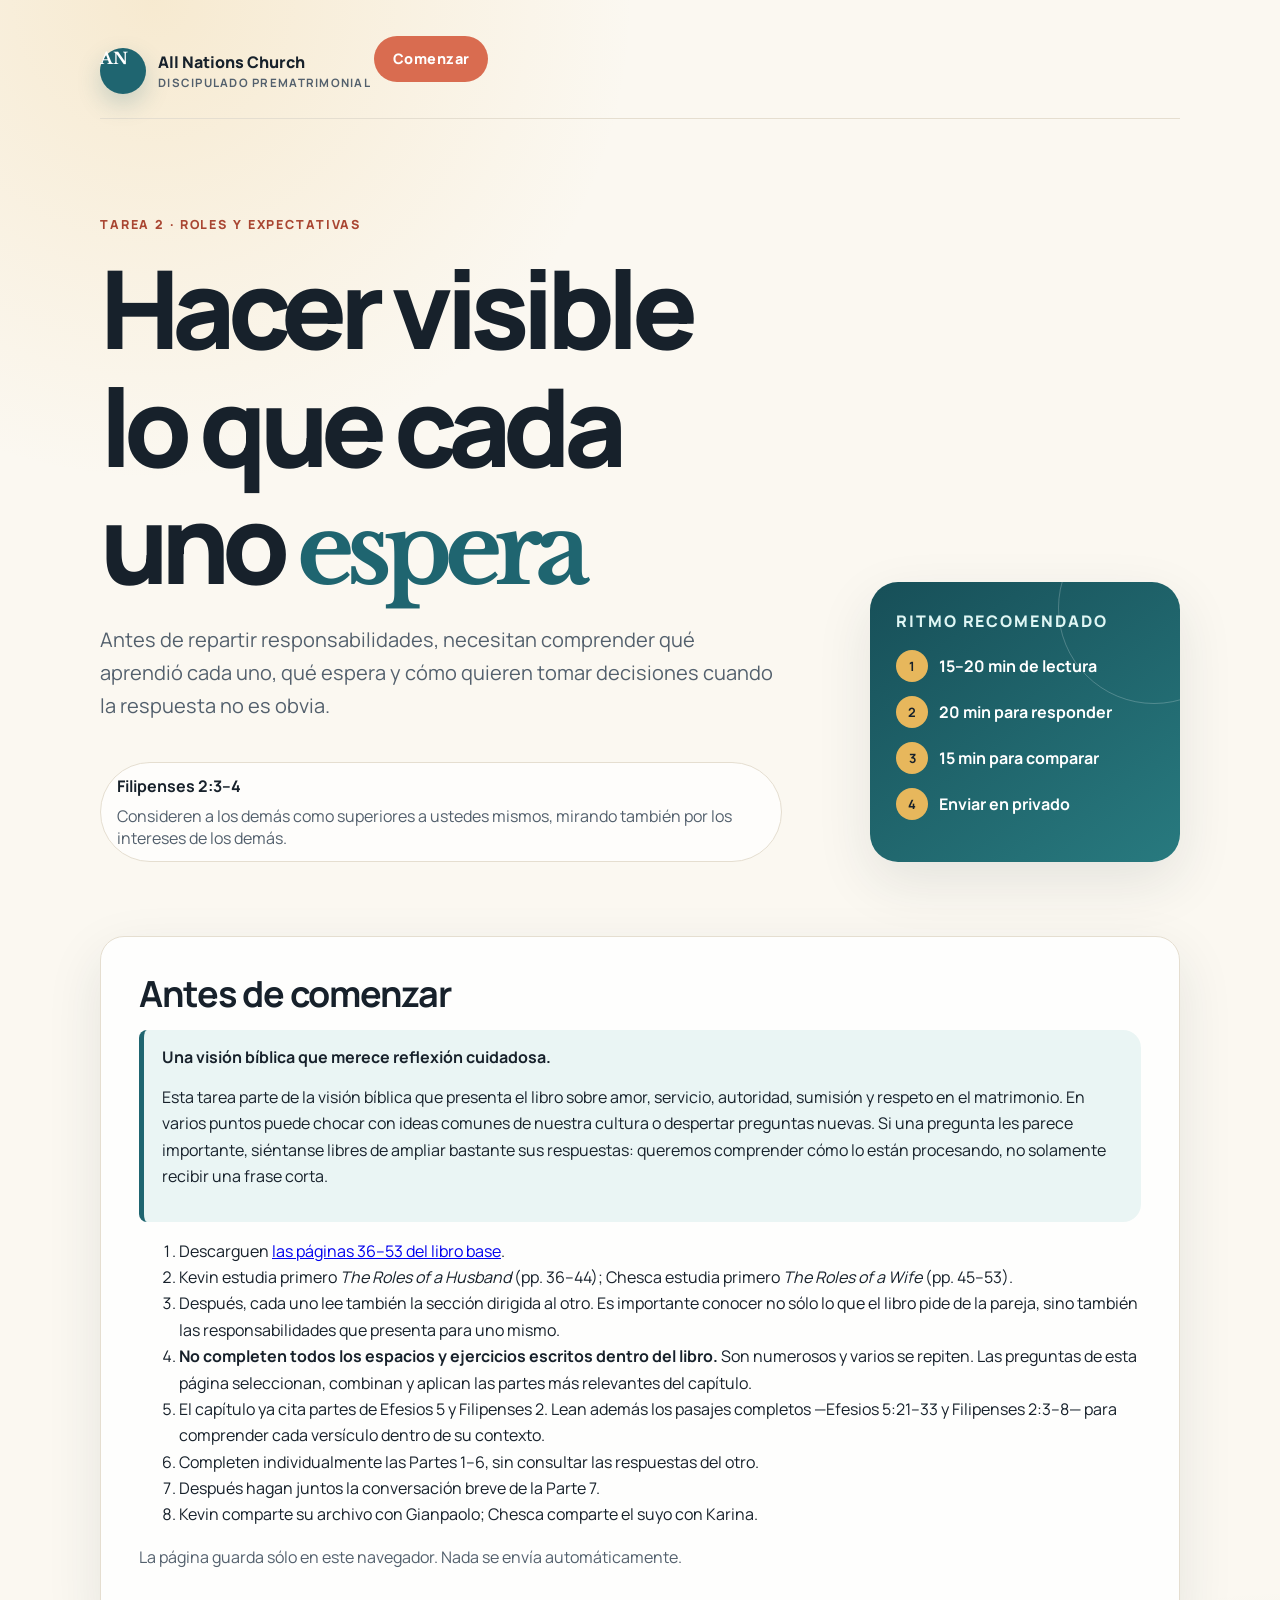
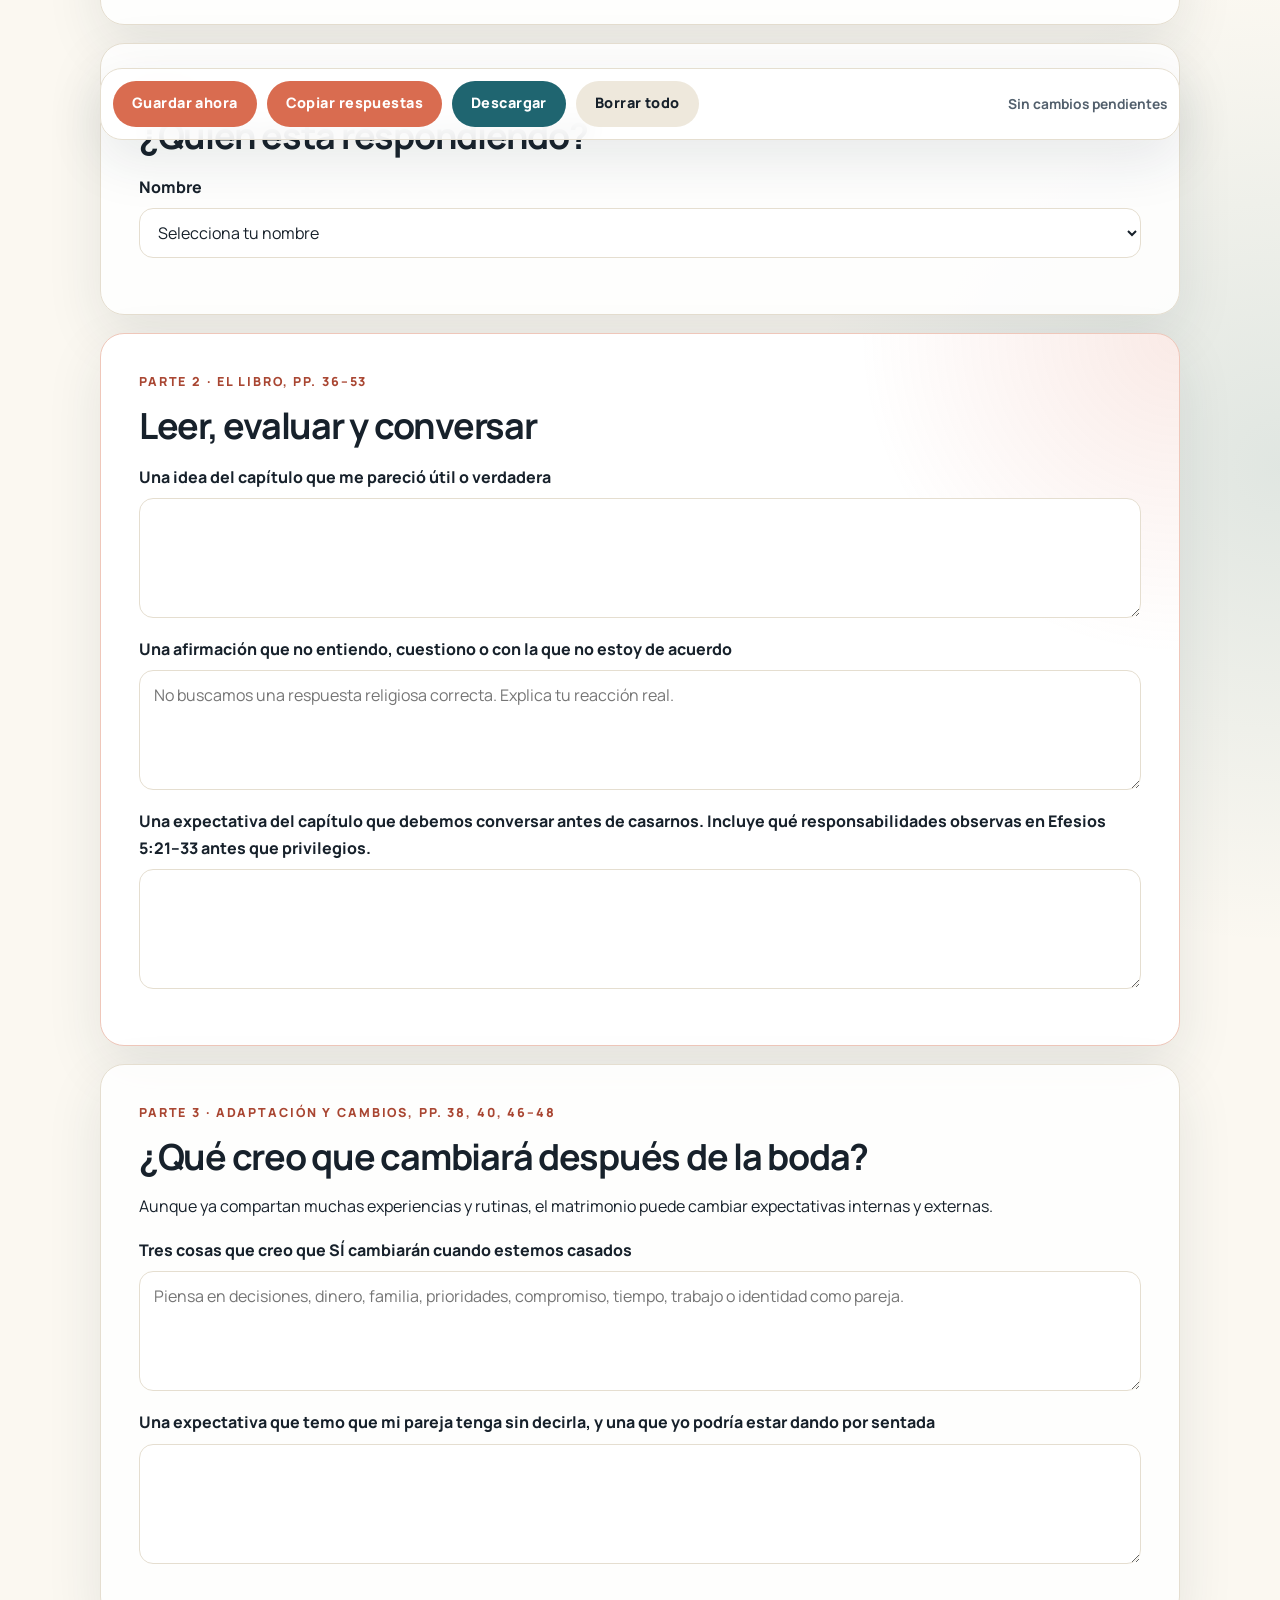
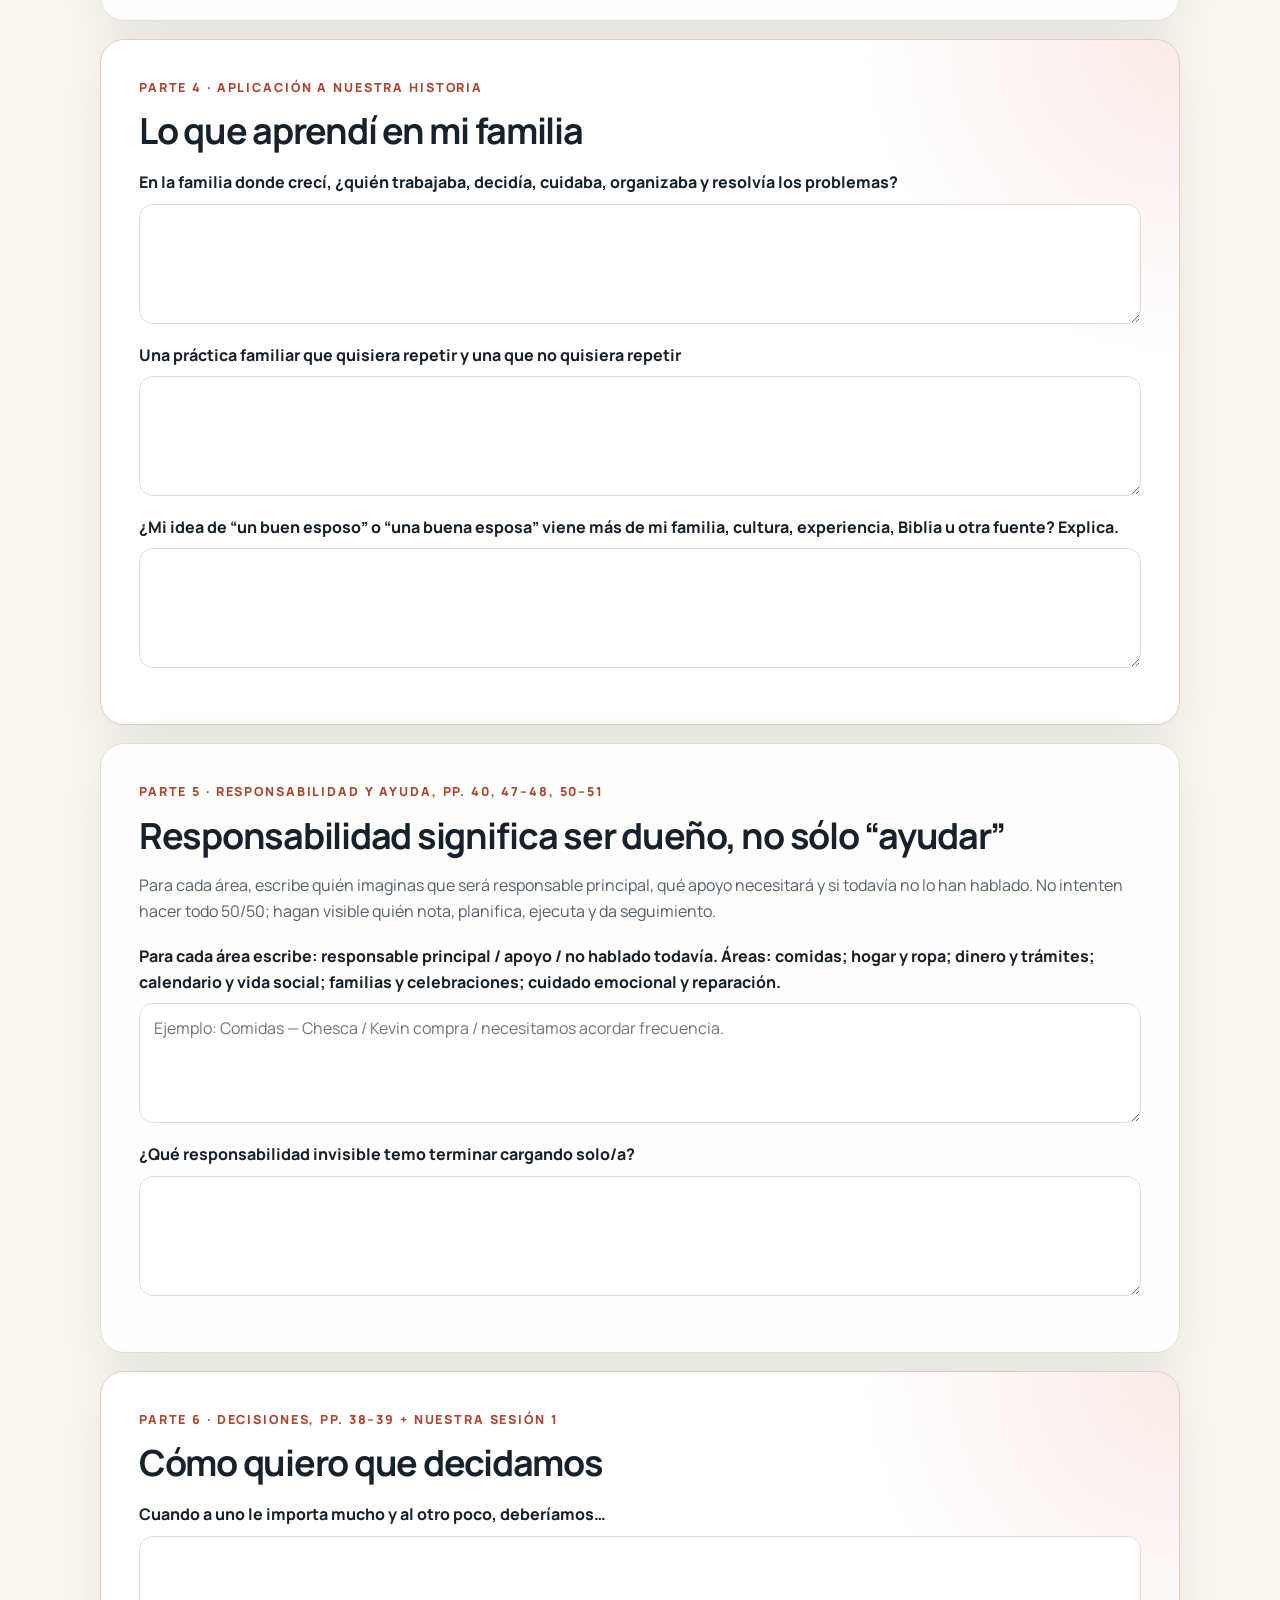
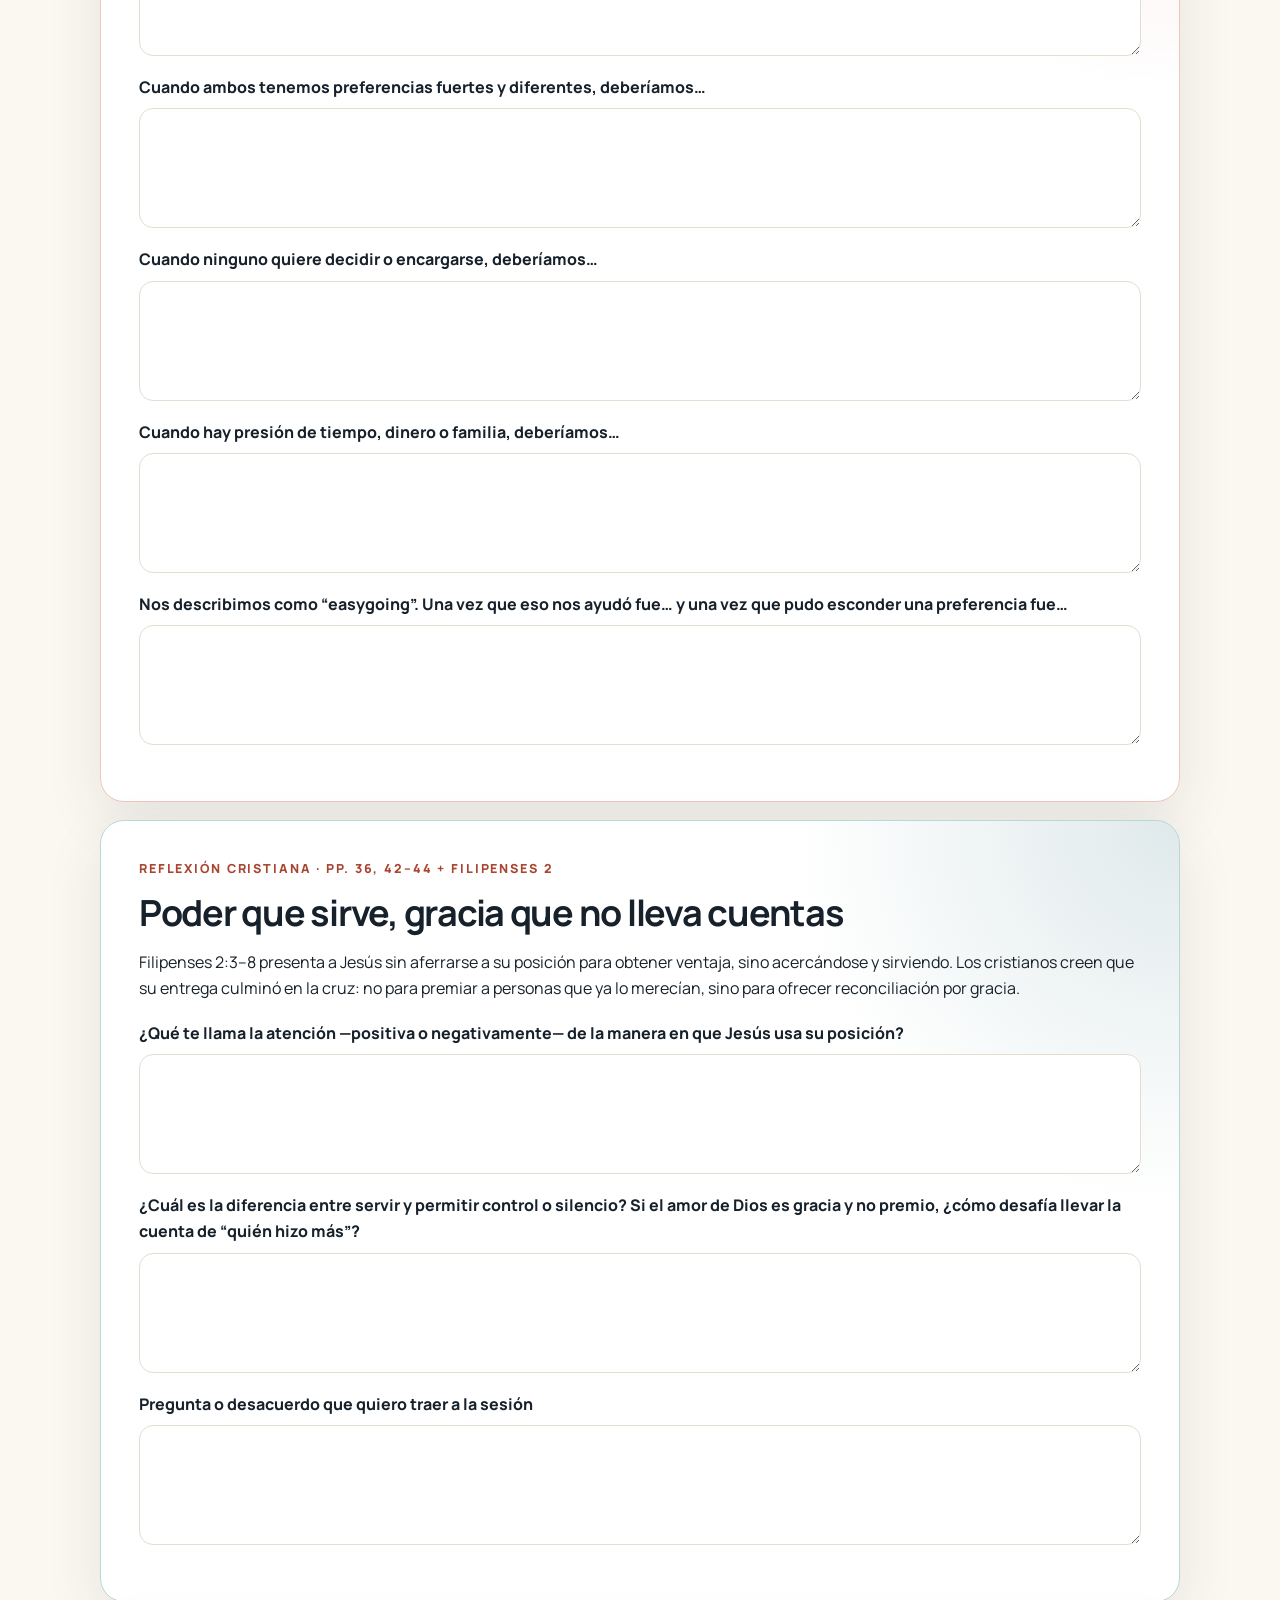
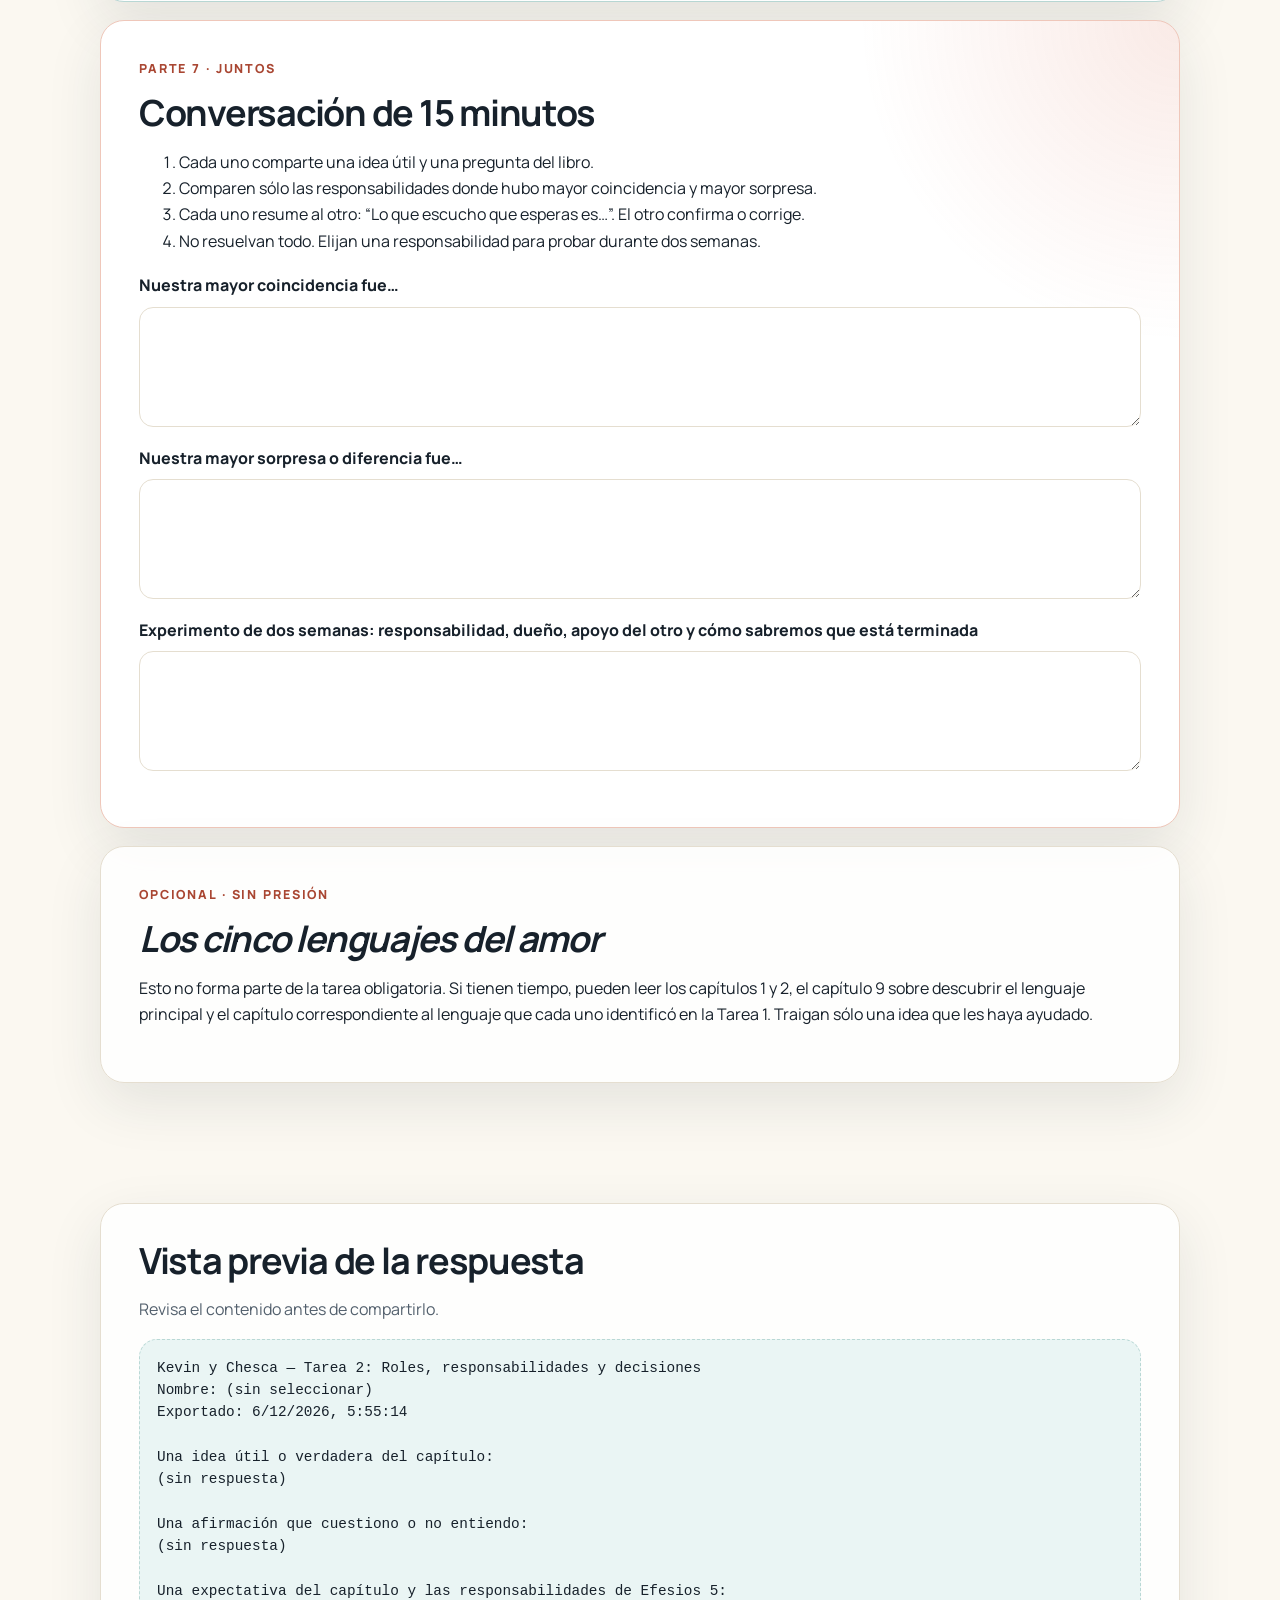
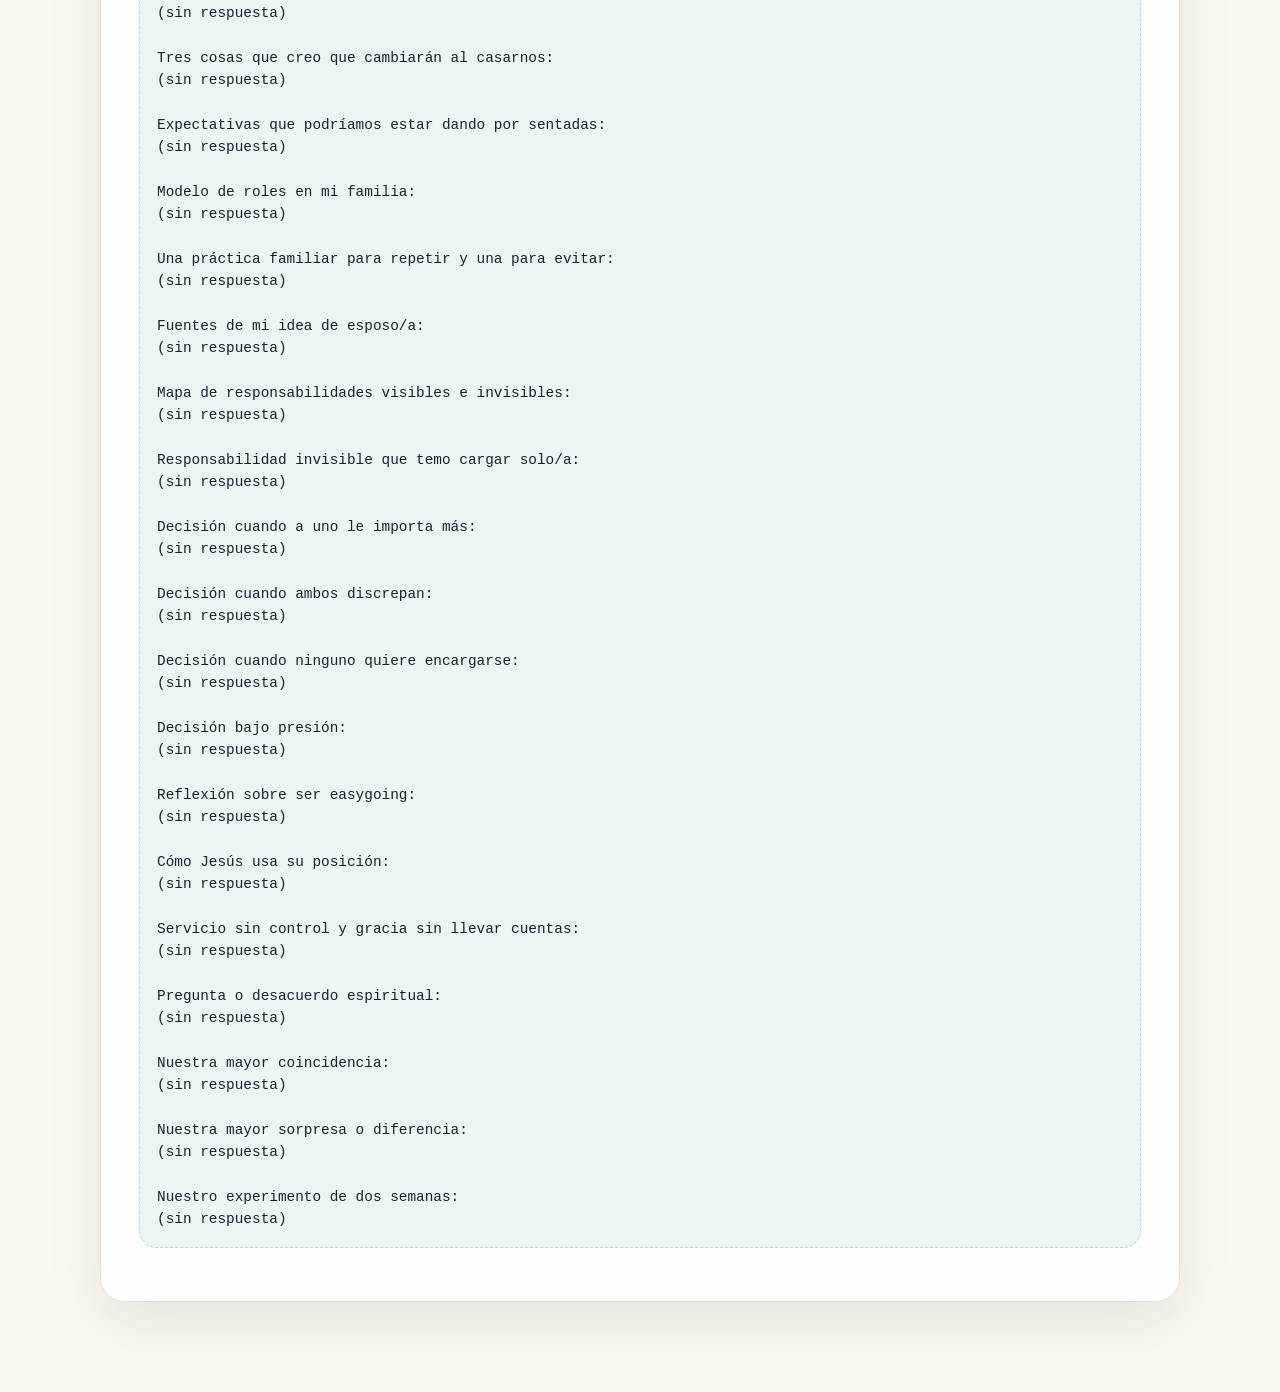
==== commit cf37d8af: "Clarify book worksheet expectations Co-authored-by: Copilot <223556219+Copilot@users.noreply.github." ====
--- a/session-02/index.html
+++ b/session-02/index.html
@@ -64,6 +64,7 @@
           <li>Descarguen <a href="./lectura-roles-pp-36-53.pdf">las páginas 36–53 del libro base</a>.</li>
           <li>Kevin estudia primero <em>The Roles of a Husband</em> (pp. 36–44); Chesca estudia primero <em>The Roles of a Wife</em> (pp. 45–53).</li>
           <li>Después, cada uno lee también la sección dirigida al otro. Es importante conocer no sólo lo que el libro pide de la pareja, sino también las responsabilidades que presenta para uno mismo.</li>
+          <li><strong>No completen todos los espacios y ejercicios escritos dentro del libro.</strong> Son numerosos y varios se repiten. Las preguntas de esta página seleccionan, combinan y aplican las partes más relevantes del capítulo.</li>
           <li>El capítulo ya cita partes de Efesios 5 y Filipenses 2. Lean además los pasajes completos —Efesios 5:21–33 y Filipenses 2:3–8— para comprender cada versículo dentro de su contexto.</li>
           <li>Completen individualmente las Partes 1–6, sin consultar las respuestas del otro.</li>
           <li>Después hagan juntos la conversación breve de la Parte 7.</li>
@@ -87,7 +88,7 @@
         </section>
 
         <section class="card accent">
-          <p class="section-number">Parte 2 · El libro</p>
+          <p class="section-number">Parte 2 · El libro, pp. 36–53</p>
           <h2>Leer, evaluar y conversar</h2>
           <label>
             Una idea del capítulo que me pareció útil o verdadera
@@ -104,7 +105,7 @@
         </section>
 
         <section class="card">
-          <p class="section-number">Parte 3</p>
+          <p class="section-number">Parte 3 · Adaptación y cambios, pp. 38, 40, 46–48</p>
           <h2>¿Qué creo que cambiará después de la boda?</h2>
           <p>
             Aunque ya compartan muchas experiencias y rutinas, el matrimonio puede cambiar
@@ -121,7 +122,7 @@
         </section>
 
         <section class="card accent">
-          <p class="section-number">Parte 4</p>
+          <p class="section-number">Parte 4 · Aplicación a nuestra historia</p>
           <h2>Lo que aprendí en mi familia</h2>
           <label>
             En la familia donde crecí, ¿quién trabajaba, decidía, cuidaba, organizaba y resolvía los problemas?
@@ -138,7 +139,7 @@
         </section>
 
         <section class="card">
-          <p class="section-number">Parte 5</p>
+          <p class="section-number">Parte 5 · Responsabilidad y ayuda, pp. 40, 47–48, 50–51</p>
           <h2>Responsabilidad significa ser dueño, no sólo “ayudar”</h2>
           <p class="helper">
             Para cada área, escribe quién imaginas que será responsable principal, qué apoyo
@@ -156,7 +157,7 @@
         </section>
 
         <section class="card accent">
-          <p class="section-number">Parte 6</p>
+          <p class="section-number">Parte 6 · Decisiones, pp. 38–39 + nuestra Sesión 1</p>
           <h2>Cómo quiero que decidamos</h2>
           <label>
             Cuando a uno le importa mucho y al otro poco, deberíamos…
@@ -181,7 +182,7 @@
         </section>
 
         <section class="card gospel-card">
-          <p class="section-number">Reflexión cristiana</p>
+          <p class="section-number">Reflexión cristiana · pp. 36, 42–44 + Filipenses 2</p>
           <h2>Poder que sirve, gracia que no lleva cuentas</h2>
           <p>
             Filipenses 2:3–8 presenta a Jesús sin aferrarse a su posición para obtener ventaja,
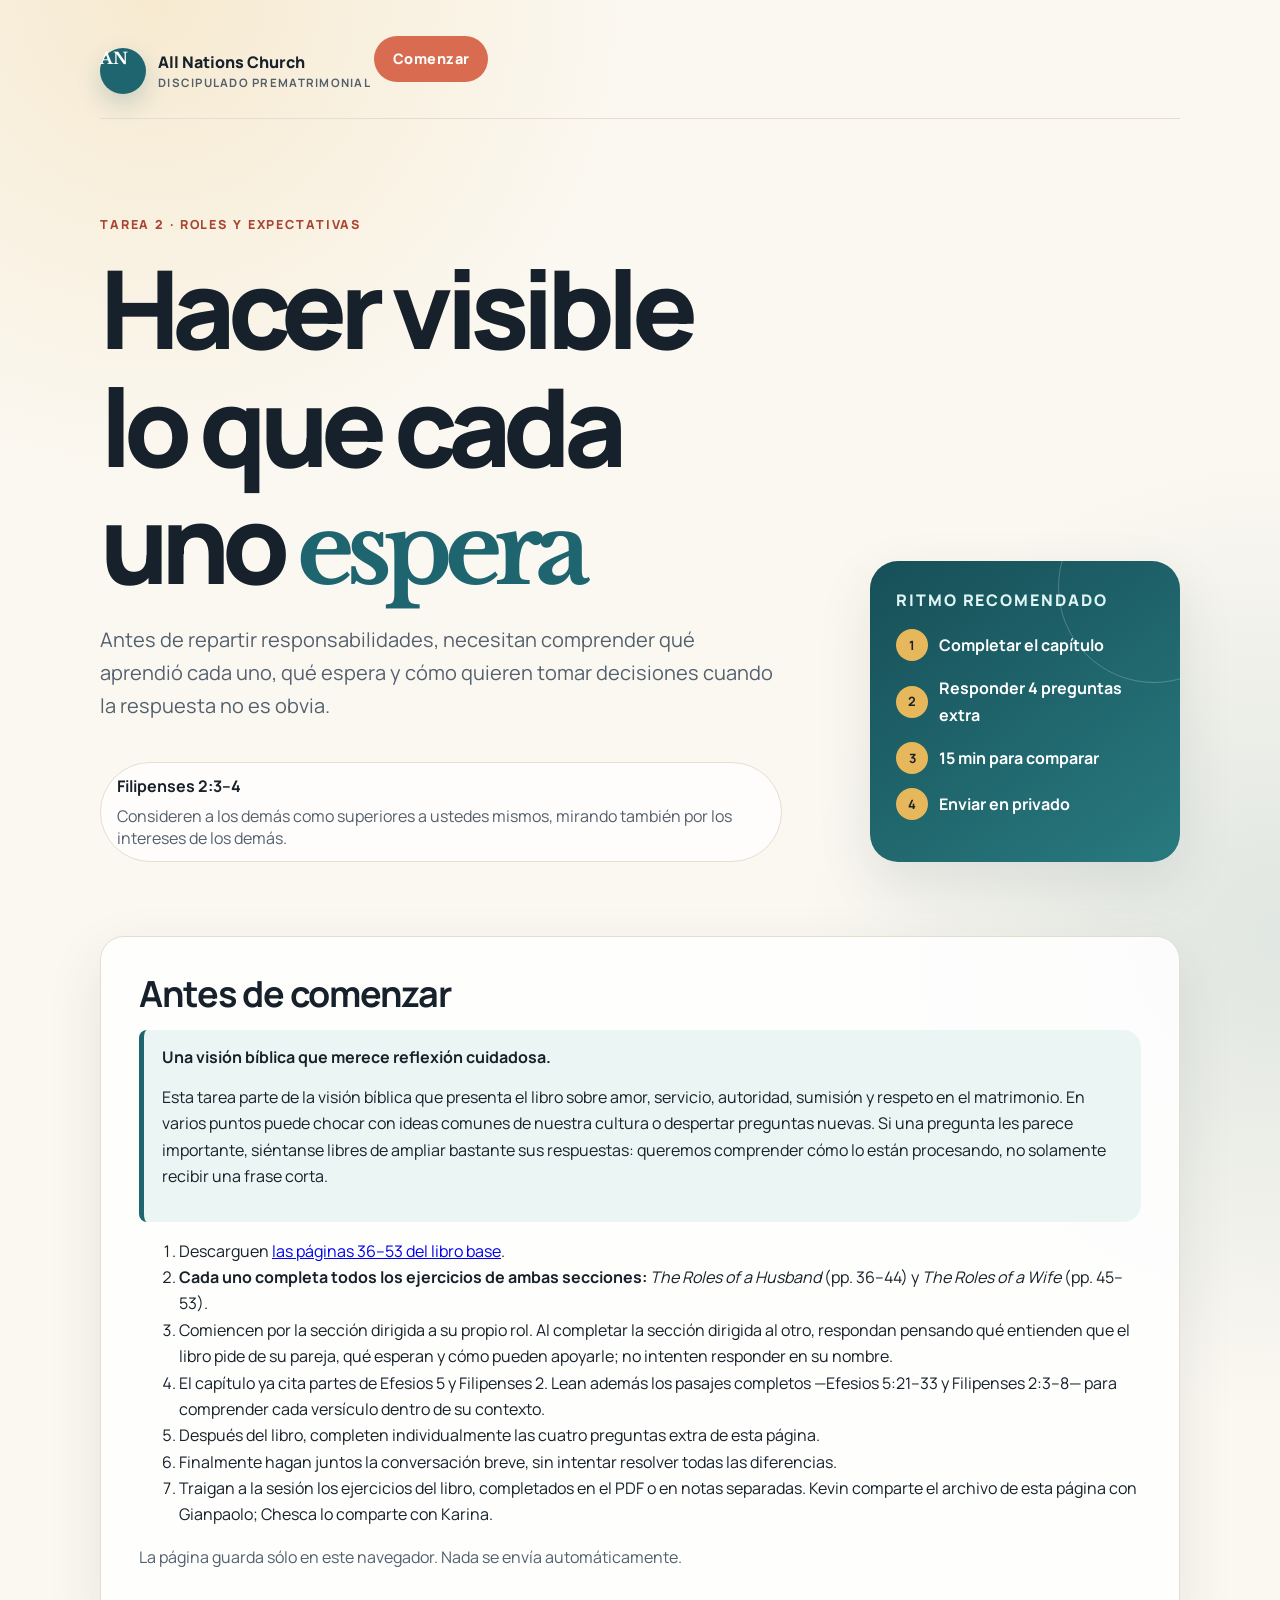
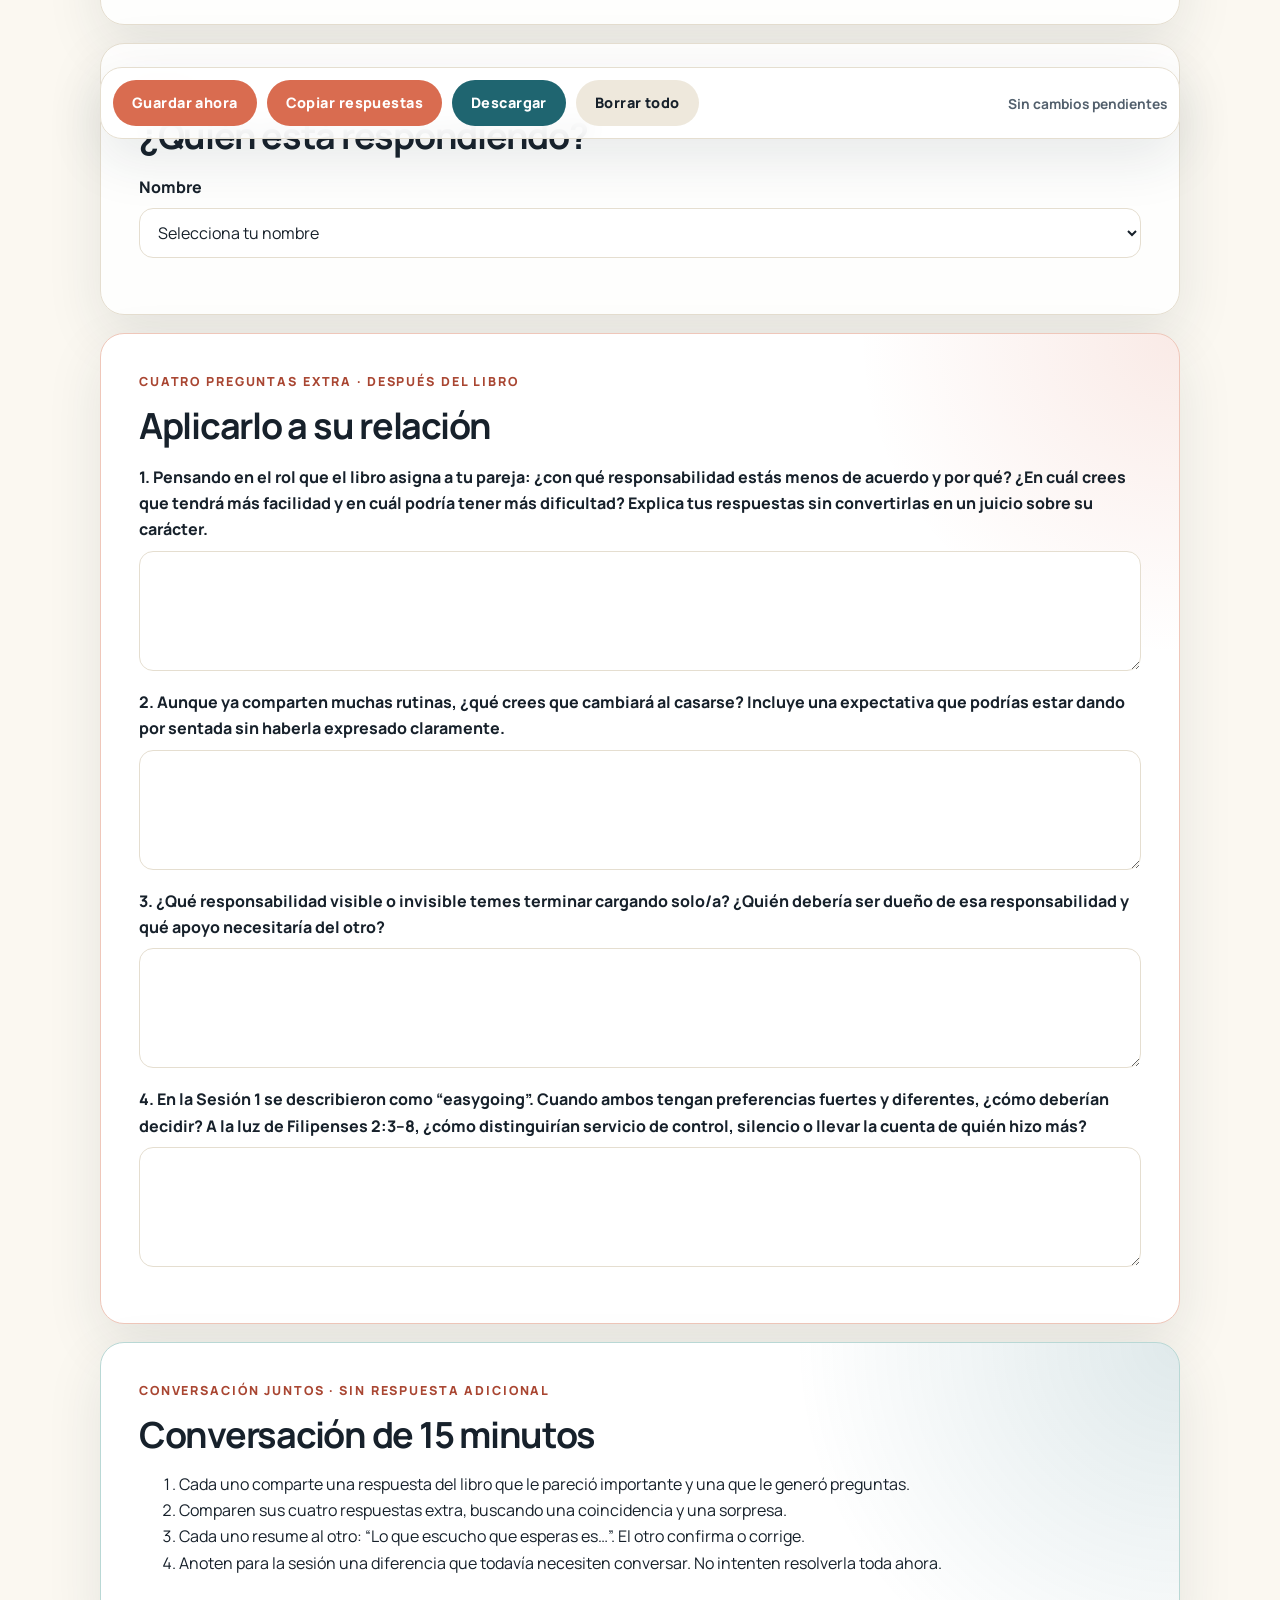
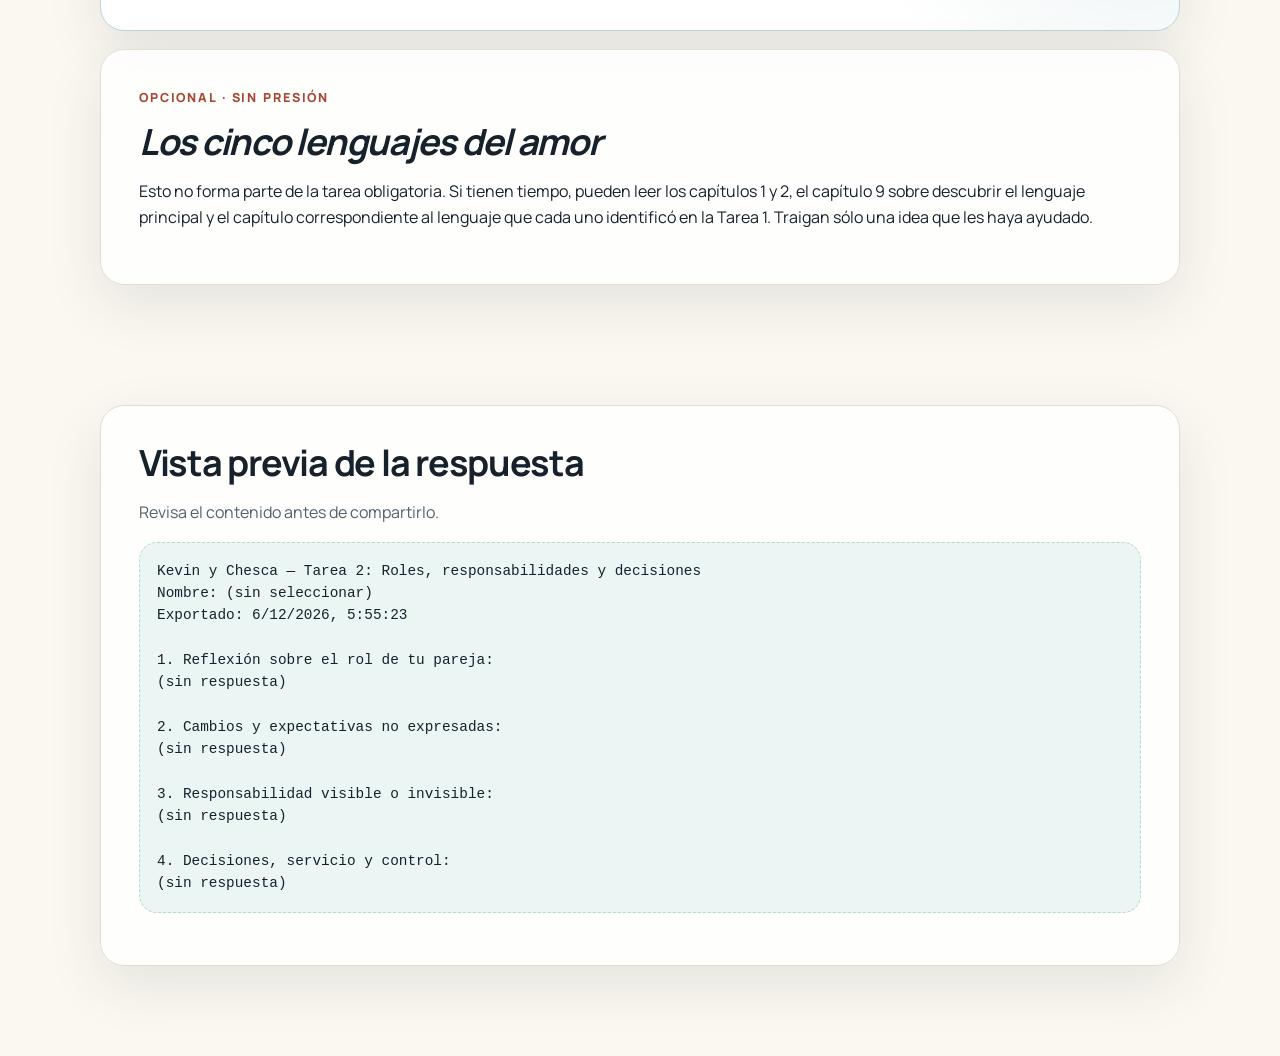
==== commit af0f5d68: "Refocus roles homework on book exercises Co-authored-by: Copilot <223556219+Copilot@users.noreply.gi" ====
--- a/session-02/index.html
+++ b/session-02/index.html
@@ -40,8 +40,8 @@
         <div class="hero-card">
           <p>Ritmo recomendado</p>
           <ol>
-            <li>15–20 min de lectura</li>
-            <li>20 min para responder</li>
+            <li>Completar el capítulo</li>
+            <li>Responder 4 preguntas extra</li>
             <li>15 min para comparar</li>
             <li>Enviar en privado</li>
           </ol>
@@ -62,13 +62,12 @@
         </div>
         <ol>
           <li>Descarguen <a href="./lectura-roles-pp-36-53.pdf">las páginas 36–53 del libro base</a>.</li>
-          <li>Kevin estudia primero <em>The Roles of a Husband</em> (pp. 36–44); Chesca estudia primero <em>The Roles of a Wife</em> (pp. 45–53).</li>
-          <li>Después, cada uno lee también la sección dirigida al otro. Es importante conocer no sólo lo que el libro pide de la pareja, sino también las responsabilidades que presenta para uno mismo.</li>
-          <li><strong>No completen todos los espacios y ejercicios escritos dentro del libro.</strong> Son numerosos y varios se repiten. Las preguntas de esta página seleccionan, combinan y aplican las partes más relevantes del capítulo.</li>
+          <li><strong>Cada uno completa todos los ejercicios de ambas secciones:</strong> <em>The Roles of a Husband</em> (pp. 36–44) y <em>The Roles of a Wife</em> (pp. 45–53).</li>
+          <li>Comiencen por la sección dirigida a su propio rol. Al completar la sección dirigida al otro, respondan pensando qué entienden que el libro pide de su pareja, qué esperan y cómo pueden apoyarle; no intenten responder en su nombre.</li>
           <li>El capítulo ya cita partes de Efesios 5 y Filipenses 2. Lean además los pasajes completos —Efesios 5:21–33 y Filipenses 2:3–8— para comprender cada versículo dentro de su contexto.</li>
-          <li>Completen individualmente las Partes 1–6, sin consultar las respuestas del otro.</li>
-          <li>Después hagan juntos la conversación breve de la Parte 7.</li>
-          <li>Kevin comparte su archivo con Gianpaolo; Chesca comparte el suyo con Karina.</li>
+          <li>Después del libro, completen individualmente las cuatro preguntas extra de esta página.</li>
+          <li>Finalmente hagan juntos la conversación breve, sin intentar resolver todas las diferencias.</li>
+          <li>Traigan a la sesión los ejercicios del libro, completados en el PDF o en notas separadas. Kevin comparte el archivo de esta página con Gianpaolo; Chesca lo comparte con Karina.</li>
         </ol>
         <p class="note">La página guarda sólo en este navegador. Nada se envía automáticamente.</p>
       </section>
@@ -88,142 +87,35 @@
         </section>
 
         <section class="card accent">
-          <p class="section-number">Parte 2 · El libro, pp. 36–53</p>
-          <h2>Leer, evaluar y conversar</h2>
+          <p class="section-number">Cuatro preguntas extra · Después del libro</p>
+          <h2>Aplicarlo a su relación</h2>
           <label>
-            Una idea del capítulo que me pareció útil o verdadera
-            <textarea name="bookHelpful" required></textarea>
+            <span id="spouseRolePrompt">1. Pensando en el rol que el libro asigna a tu pareja: ¿con qué responsabilidad estás menos de acuerdo y por qué? ¿En cuál crees que tendrá más facilidad y en cuál podría tener más dificultad? Explica tus respuestas sin convertirlas en un juicio sobre su carácter.</span>
+            <textarea name="spouseRoleReflection" required></textarea>
           </label>
           <label>
-            Una afirmación que no entiendo, cuestiono o con la que no estoy de acuerdo
-            <textarea name="bookQuestion" required placeholder="No buscamos una respuesta religiosa correcta. Explica tu reacción real."></textarea>
+            2. Aunque ya comparten muchas rutinas, ¿qué crees que cambiará al casarse? Incluye una expectativa que podrías estar dando por sentada sin haberla expresado claramente.
+            <textarea name="marriageExpectations" required></textarea>
           </label>
           <label>
-            Una expectativa del capítulo que debemos conversar antes de casarnos. Incluye qué responsabilidades observas en Efesios 5:21–33 antes que privilegios.
-            <textarea name="bookConversation"></textarea>
-          </label>
-        </section>
-
-        <section class="card">
-          <p class="section-number">Parte 3 · Adaptación y cambios, pp. 38, 40, 46–48</p>
-          <h2>¿Qué creo que cambiará después de la boda?</h2>
-          <p>
-            Aunque ya compartan muchas experiencias y rutinas, el matrimonio puede cambiar
-            expectativas internas y externas.
-          </p>
-          <label>
-            Tres cosas que creo que SÍ cambiarán cuando estemos casados
-            <textarea name="marriageChanges" required placeholder="Piensa en decisiones, dinero, familia, prioridades, compromiso, tiempo, trabajo o identidad como pareja."></textarea>
+            3. ¿Qué responsabilidad visible o invisible temes terminar cargando solo/a? ¿Quién debería ser dueño de esa responsabilidad y qué apoyo necesitaría del otro?
+            <textarea name="invisibleResponsibility" required></textarea>
           </label>
           <label>
-            Una expectativa que temo que mi pareja tenga sin decirla, y una que yo podría estar dando por sentada
-            <textarea name="unspokenExpectations"></textarea>
-          </label>
-        </section>
-
-        <section class="card accent">
-          <p class="section-number">Parte 4 · Aplicación a nuestra historia</p>
-          <h2>Lo que aprendí en mi familia</h2>
-          <label>
-            En la familia donde crecí, ¿quién trabajaba, decidía, cuidaba, organizaba y resolvía los problemas?
-            <textarea name="familyModel"></textarea>
-          </label>
-          <label>
-            Una práctica familiar que quisiera repetir y una que no quisiera repetir
-            <textarea name="familyLessons"></textarea>
-          </label>
-          <label>
-            ¿Mi idea de “un buen esposo” o “una buena esposa” viene más de mi familia, cultura, experiencia, Biblia u otra fuente? Explica.
-            <textarea name="roleSources"></textarea>
-          </label>
-        </section>
-
-        <section class="card">
-          <p class="section-number">Parte 5 · Responsabilidad y ayuda, pp. 40, 47–48, 50–51</p>
-          <h2>Responsabilidad significa ser dueño, no sólo “ayudar”</h2>
-          <p class="helper">
-            Para cada área, escribe quién imaginas que será responsable principal, qué apoyo
-            necesitará y si todavía no lo han hablado. No intenten hacer todo 50/50; hagan visible
-            quién nota, planifica, ejecuta y da seguimiento.
-          </p>
-          <label>
-            Para cada área escribe: responsable principal / apoyo / no hablado todavía. Áreas: comidas; hogar y ropa; dinero y trámites; calendario y vida social; familias y celebraciones; cuidado emocional y reparación.
-            <textarea name="ownershipMap" placeholder="Ejemplo: Comidas — Chesca / Kevin compra / necesitamos acordar frecuencia."></textarea>
-          </label>
-          <label>
-            ¿Qué responsabilidad invisible temo terminar cargando solo/a?
-            <textarea name="invisibleLoad"></textarea>
-          </label>
-        </section>
-
-        <section class="card accent">
-          <p class="section-number">Parte 6 · Decisiones, pp. 38–39 + nuestra Sesión 1</p>
-          <h2>Cómo quiero que decidamos</h2>
-          <label>
-            Cuando a uno le importa mucho y al otro poco, deberíamos…
-            <textarea name="decisionOneCares" required></textarea>
-          </label>
-          <label>
-            Cuando ambos tenemos preferencias fuertes y diferentes, deberíamos…
-            <textarea name="decisionDisagree" required></textarea>
-          </label>
-          <label>
-            Cuando ninguno quiere decidir o encargarse, deberíamos…
-            <textarea name="decisionNeither"></textarea>
-          </label>
-          <label>
-            Cuando hay presión de tiempo, dinero o familia, deberíamos…
-            <textarea name="decisionPressure"></textarea>
-          </label>
-          <label>
-            Nos describimos como “easygoing”. Una vez que eso nos ayudó fue… y una vez que pudo esconder una preferencia fue…
-            <textarea name="easygoingReflection"></textarea>
+            4. En la Sesión 1 se describieron como “easygoing”. Cuando ambos tengan preferencias fuertes y diferentes, ¿cómo deberían decidir? A la luz de Filipenses 2:3–8, ¿cómo distinguirían servicio de control, silencio o llevar la cuenta de quién hizo más?
+            <textarea name="decisionAndService" required></textarea>
           </label>
         </section>
 
         <section class="card gospel-card">
-          <p class="section-number">Reflexión cristiana · pp. 36, 42–44 + Filipenses 2</p>
-          <h2>Poder que sirve, gracia que no lleva cuentas</h2>
-          <p>
-            Filipenses 2:3–8 presenta a Jesús sin aferrarse a su posición para obtener ventaja,
-            sino acercándose y sirviendo. Los cristianos creen que su entrega culminó en la cruz:
-            no para premiar a personas que ya lo merecían, sino para ofrecer reconciliación por gracia.
-          </p>
-          <label>
-            ¿Qué te llama la atención —positiva o negativamente— de la manera en que Jesús usa su posición?
-            <textarea name="jesusService"></textarea>
-          </label>
-          <label>
-            ¿Cuál es la diferencia entre servir y permitir control o silencio? Si el amor de Dios es gracia y no premio, ¿cómo desafía llevar la cuenta de “quién hizo más”?
-            <textarea name="serviceAndGrace"></textarea>
-          </label>
-          <label>
-            Pregunta o desacuerdo que quiero traer a la sesión
-            <textarea name="faithQuestion"></textarea>
-          </label>
-        </section>
-
-        <section class="card accent">
-          <p class="section-number">Parte 7 · Juntos</p>
+          <p class="section-number">Conversación juntos · Sin respuesta adicional</p>
           <h2>Conversación de 15 minutos</h2>
           <ol>
-            <li>Cada uno comparte una idea útil y una pregunta del libro.</li>
-            <li>Comparen sólo las responsabilidades donde hubo mayor coincidencia y mayor sorpresa.</li>
+            <li>Cada uno comparte una respuesta del libro que le pareció importante y una que le generó preguntas.</li>
+            <li>Comparen sus cuatro respuestas extra, buscando una coincidencia y una sorpresa.</li>
             <li>Cada uno resume al otro: “Lo que escucho que esperas es…”. El otro confirma o corrige.</li>
-            <li>No resuelvan todo. Elijan una responsabilidad para probar durante dos semanas.</li>
+            <li>Anoten para la sesión una diferencia que todavía necesiten conversar. No intenten resolverla toda ahora.</li>
           </ol>
-          <label>
-            Nuestra mayor coincidencia fue…
-            <textarea name="sharedAlignment"></textarea>
-          </label>
-          <label>
-            Nuestra mayor sorpresa o diferencia fue…
-            <textarea name="sharedDifference"></textarea>
-          </label>
-          <label>
-            Experimento de dos semanas: responsabilidad, dueño, apoyo del otro y cómo sabremos que está terminada
-            <textarea name="twoWeekExperiment"></textarea>
-          </label>
         </section>
 
         <section class="card">
